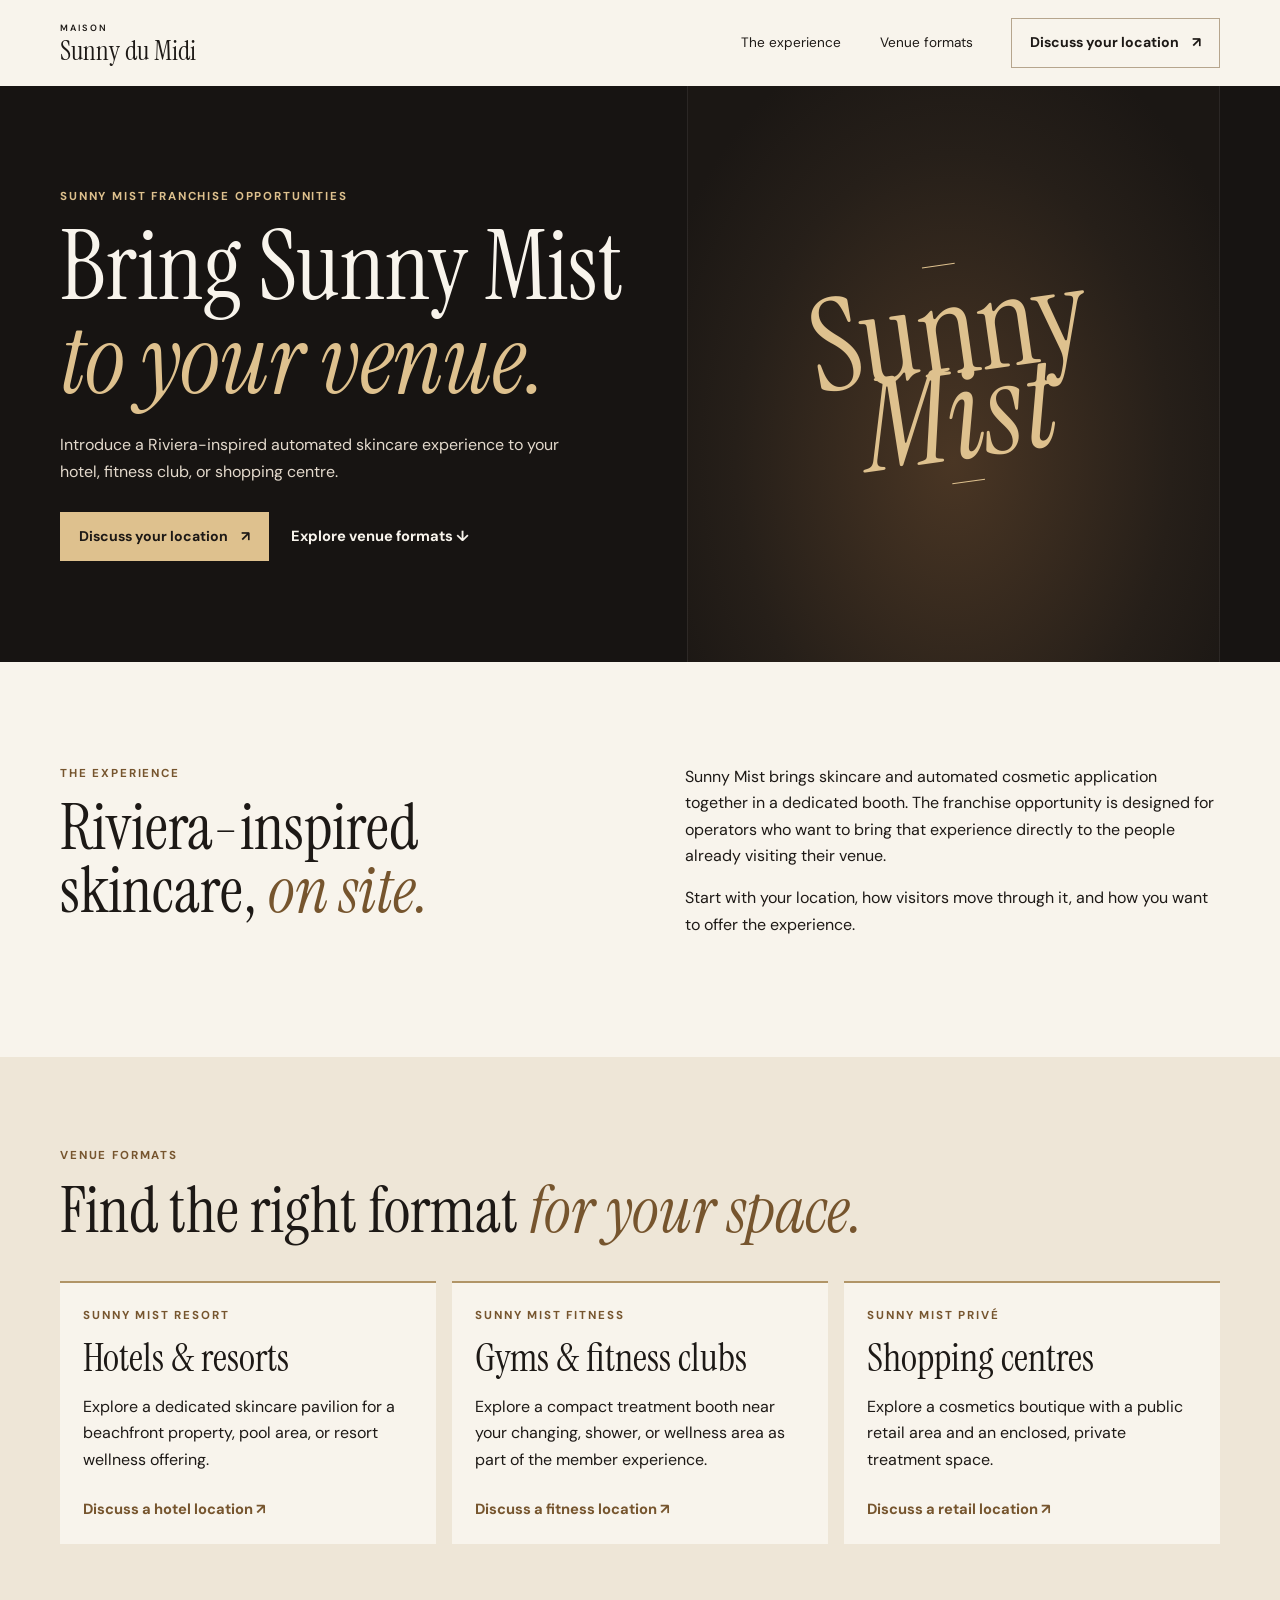
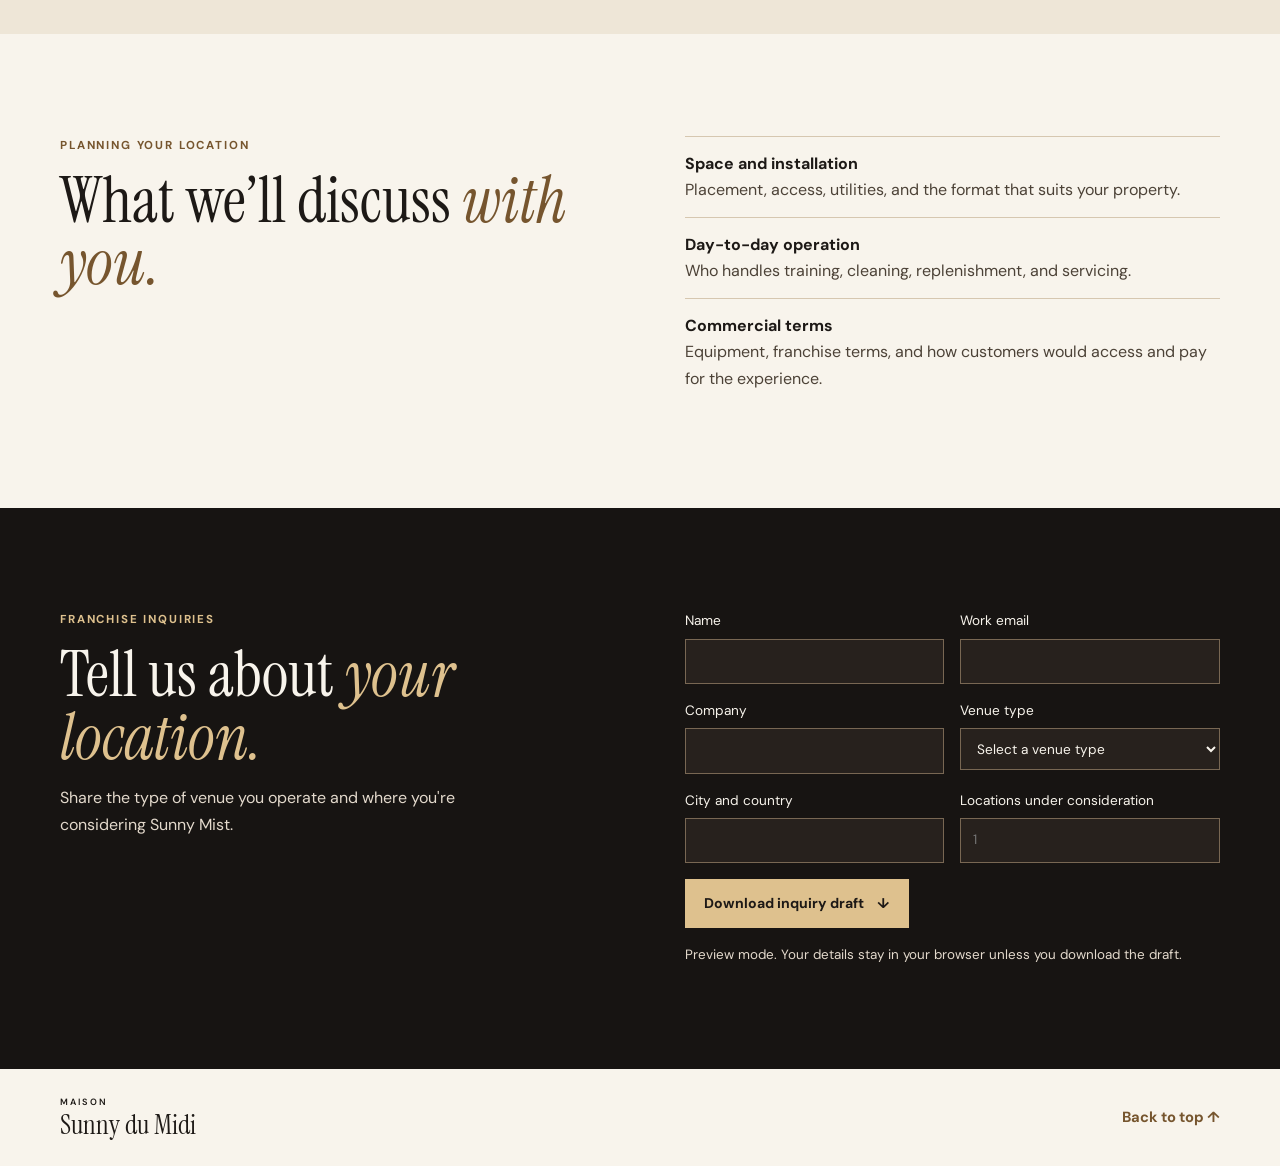
==== index.html @ ca45f4e5 "Add Sunny Mist franchise website" ====
<!doctype html>
<html lang="en">
<head>
  <meta charset="utf-8">
  <meta name="viewport" content="width=device-width, initial-scale=1">
  <meta name="description" content="Explore Sunny Mist franchise opportunities for hotels, fitness clubs and shopping centres.">
  <title>Sunny Mist Franchise Opportunities | Maison Sunny du Midi</title>
  <link rel="stylesheet" href="./styles.css">
  <script src="./site.js" defer></script>
</head>
<body id="top">
  <a class="skip" href="#main">Skip to content</a>
  <header class="header wrap">
    <a class="brand" href="#top"><img data-asset="logo" alt="" hidden><span><small>Maison</small>Sunny du Midi</span></a>
    <nav aria-label="Main navigation">
      <a href="#experience">The experience</a><a href="#venues">Venue formats</a><a href="#inquiry" class="button outline">Discuss your location <span aria-hidden="true">↗</span></a>
    </nav>
  </header>
  <main id="main">
    <section class="hero">
      <div class="wrap hero-grid">
        <div class="hero-copy">
          <p class="eyebrow">Sunny Mist Franchise Opportunities</p>
          <h1>Bring Sunny Mist <em>to your venue.</em></h1>
          <p>Introduce a Riviera-inspired automated skincare experience to your hotel, fitness club, or shopping centre.</p>
          <a class="button primary" href="#inquiry">Discuss your location <span aria-hidden="true">↗</span></a>
          <a class="text-link" href="#venues">Explore venue formats <span aria-hidden="true">↓</span></a>
        </div>
        <div class="hero-art">
          <img data-asset="hero" alt="Sunny Mist treatment booth" fetchpriority="high" hidden>
          <div class="hero-type" aria-hidden="true"><i></i><span>Sunny<br><em>Mist</em></span><i></i></div>
        </div>
      </div>
    </section>
    <section class="wrap editorial" id="experience">
      <div><p class="eyebrow">The experience</p><h2>Riviera-inspired skincare, <em>on site.</em></h2></div>
      <div><p>Sunny Mist brings skincare and automated cosmetic application together in a dedicated booth. The franchise opportunity is designed for operators who want to bring that experience directly to the people already visiting their venue.</p><p>Start with your location, how visitors move through it, and how you want to offer the experience.</p></div>
    </section>
    <section class="venues" id="venues">
      <div class="wrap">
        <p class="eyebrow">Venue formats</p><h2>Find the right format <em>for your space.</em></h2>
        <div class="venue-grid">
          <article><img data-asset="resort" alt="Sunny Mist Resort booth rendering" loading="lazy" hidden>
            <p class="eyebrow">Sunny Mist Resort</p><h3>Hotels & resorts</h3>
            <p>Explore a dedicated skincare pavilion for a beachfront property, pool area, or resort wellness offering.</p>
            <a class="text-link venue-choice" href="#inquiry" data-venue="Hotels & resorts">Discuss a hotel location ↗</a>
          </article>
          <article><img data-asset="fitness" alt="Sunny Mist Fitness booth rendering" loading="lazy" hidden>
            <p class="eyebrow">Sunny Mist Fitness</p><h3>Gyms & fitness clubs</h3>
            <p>Explore a compact treatment booth near your changing, shower, or wellness area as part of the member experience.</p>
            <a class="text-link venue-choice" href="#inquiry" data-venue="Gyms & fitness clubs">Discuss a fitness location ↗</a>
          </article>
          <article><img data-asset="prive" alt="Sunny Mist Privé boutique rendering" loading="lazy" hidden>
            <p class="eyebrow">Sunny Mist Privé</p><h3>Shopping centres</h3>
            <p>Explore a cosmetics boutique with a public retail area and an enclosed, private treatment space.</p>
            <a class="text-link venue-choice" href="#inquiry" data-venue="Shopping centres">Discuss a retail location ↗</a>
          </article>
        </div>
      </div>
    </section>
    <section class="wrap editorial fit">
      <div><p class="eyebrow">Planning your location</p><h2>What we’ll discuss <em>with you.</em></h2></div>
      <dl>
        <dt>Space and installation</dt><dd>Placement, access, utilities, and the format that suits your property.</dd>
        <dt>Day-to-day operation</dt><dd>Who handles training, cleaning, replenishment, and servicing.</dd>
        <dt>Commercial terms</dt><dd>Equipment, franchise terms, and how customers would access and pay for the experience.</dd>
      </dl>
    </section>
    <section class="inquiry" id="inquiry">
      <div class="wrap inquiry-grid">
        <div><p class="eyebrow">Franchise inquiries</p><h2>Tell us about <em>your location.</em></h2><p>Share the type of venue you operate and where you're considering Sunny Mist.</p></div>
        <form id="inquiry-form" aria-describedby="form-note">
          <label>Name<input name="name" autocomplete="name" maxlength="120" required></label>
          <label>Work email<input name="email" type="email" autocomplete="email" maxlength="200" required></label>
          <label>Company<input name="company" autocomplete="organization" maxlength="160" required></label>
          <label>Venue type<select name="venue" required><option value="">Select a venue type</option><option>Hotels &amp; resorts</option><option>Gyms &amp; fitness clubs</option><option>Shopping centres</option></select></label>
          <label>City and country<input name="location" maxlength="160" required></label>
          <label>Locations under consideration<input name="locations" type="number" min="1" max="9999" placeholder="1"></label>
          <button class="button primary" type="submit">Download inquiry draft <span aria-hidden="true">↓</span></button>
          <p id="form-note">Preview mode. Your details stay in your browser unless you download the draft.</p>
          <p id="form-status" role="status" hidden></p>
        </form>
      </div>
    </section>
  </main>
  <footer class="wrap footer"><a href="#top" class="brand"><span><small>Maison</small>Sunny du Midi</span></a><a href="#top" class="text-link">Back to top ↑</a></footer>
</body>
</html>
---- styles.css ----
@import url('https://fonts.googleapis.com/css2?family=Instrument+Serif:ital@0;1&family=DM+Sans:wght@400;500;600;700&display=swap');
:root{color-scheme:light;--ink:#1d1916;--black:#171412;--ivory:#f8f4ec;--sand:#eee6d7;--gold:#dec18e;--bronze:#76552e;--serif:"Instrument Serif",Georgia,serif;--sans:"DM Sans",system-ui,sans-serif}
*{box-sizing:border-box}html{scroll-behavior:smooth}body{margin:0;background:var(--ivory);color:var(--ink);font:1rem/1.65 var(--sans)}a{color:inherit;text-decoration:none}button,input,select{font:inherit}[hidden]{display:none!important}a:focus-visible,button:focus-visible,input:focus-visible,select:focus-visible{outline:2px solid #a77838;outline-offset:5px}.skip{position:absolute;left:1rem;top:-10rem;background:white;padding:.6rem 1rem;z-index:2}.skip:focus{top:1rem}.wrap{width:min(1160px,calc(100% - 3rem));margin-inline:auto}.header,.footer{display:flex;align-items:center;justify-content:space-between;gap:1.5rem;padding:1.15rem 0}.brand{display:flex;align-items:center;gap:.7rem;font:1.7rem/.95 var(--serif);white-space:nowrap}.brand img{max-width:3.1rem;max-height:3rem;object-fit:contain}.brand small{display:block;font:600 .57rem/1.3 var(--sans);letter-spacing:.23em;text-transform:uppercase;margin-bottom:.2rem}.header nav{display:flex;align-items:center;gap:clamp(1rem,3vw,2.6rem);font-size:.85rem}.header nav>a:hover,.text-link:hover{text-decoration:underline;text-underline-offset:.28em}.button{display:inline-flex;align-items:center;justify-content:center;gap:.8rem;padding:.75rem 1.13rem;border:1px solid transparent;cursor:pointer;font-size:.88rem;font-weight:700}.outline{border-color:#b6a58d}.primary{background:var(--gold);color:var(--ink)}.primary:hover{background:#edd4a6}.text-link{display:inline-block;font-size:.92rem;font-weight:700}.hero{background:var(--black);color:var(--ivory)}.hero-grid{display:grid;grid-template-columns:1fr .85fr;min-height:550px;align-items:stretch}.hero-copy{padding:clamp(3rem,8vw,6.3rem) 2rem clamp(3rem,8vw,6.3rem) 0}.eyebrow{text-transform:uppercase;letter-spacing:.16em;font-size:.72rem;font-weight:700;color:var(--bronze);margin:0 0 .9rem}.hero .eyebrow,.inquiry .eyebrow{color:var(--gold)}h1,h2,h3{font-family:var(--serif);font-weight:400;margin:0;line-height:.98}h1{font-size:clamp(4rem,7.5vw,7.7rem)}h2{font-size:clamp(3rem,5vw,5rem)}h3{font-size:2.45rem}h1 em,h2 em{font-weight:400;color:var(--bronze)}h1 em,.inquiry h2 em{color:var(--gold)}h1 em{display:block}.hero-copy>p:not(.eyebrow){max-width:33rem;margin:1.5rem 0;color:#e3d9cc}.hero .text-link{margin:.9rem 0 .2rem 1.15rem}.hero-art{min-width:0;display:grid;place-items:center;background:radial-gradient(ellipse at 50% 65%,#4a3624,#261f19 58%,#1b1714 85%);border-inline:1px solid #ffffff12}.hero-art img{width:100%;height:100%;object-fit:cover}.hero-art:has(img:not([hidden])) .hero-type{display:none}.hero-type{color:var(--gold);text-align:center;font:clamp(4.8rem,10vw,9.3rem)/.66 var(--serif);transform:rotate(-8deg);padding:1.7rem}.hero-type i{display:block;width:2.1rem;height:1px;background:currentColor;margin:1.5rem auto}.editorial,.inquiry-grid{display:grid;grid-template-columns:1fr 1fr;gap:clamp(2rem,7vw,7rem);padding-block:clamp(3rem,8vw,7rem)}.editorial p:not(.eyebrow){margin-top:0}.venues{background:var(--sand);padding:clamp(3rem,7vw,6rem) 0}.venue-grid{margin-top:2.4rem;display:grid;grid-template-columns:repeat(3,1fr);gap:1rem}.venue-grid article{background:var(--ivory);padding:1.45rem;display:flex;flex-direction:column;border-top:2px solid #b19567}.venue-grid article img{width:100%;aspect-ratio:4/3;object-fit:cover;margin-bottom:1.3rem}.venue-grid article .text-link{margin-top:auto;padding-top:.5rem;color:var(--bronze)}dl{margin:0}dt{font-weight:700;border-top:1px solid #d6c7b0;padding-top:.85rem}dd{margin:0 0 .85rem;color:#4c4237}.inquiry{background:var(--black);color:var(--ivory)}.inquiry h2+p{max-width:27rem;color:#e3d9cc}form{display:grid;grid-template-columns:1fr 1fr;gap:1rem}label{display:grid;gap:.37rem;font-size:.85rem;align-content:start}input,select{width:100%;min-width:0;border:1px solid #786753;background:#27211d;color:var(--ivory);padding:.65rem .72rem;border-radius:0;color-scheme:dark}form button{justify-self:start}form button,form p{grid-column:1/-1}form p{margin:0;font-size:.84rem;color:#e3d9cc}.footer{padding-block:1.75rem}.footer .text-link{color:var(--bronze)}
@media(max-width:800px){.hero-grid{min-height:0}.venue-grid{grid-template-columns:1fr}.venue-grid article img{max-width:36rem}.hero-copy{padding-right:1rem}.hero .text-link{margin-left:0;display:block}.header nav>a:not(.button){display:none}}
@media(max-width:620px){.wrap{width:calc(100% - 2rem)}.hero-grid,.editorial,.inquiry-grid{grid-template-columns:1fr}.hero-copy{padding-right:0}.hero-art{min-height:16rem;margin-bottom:1rem}.header .button{padding:.55rem;font-size:.76rem}.brand{font-size:1.45rem}h1{font-size:clamp(3.9rem,12vw,5.2rem)}h2{font-size:3.2rem}}
@media(max-width:380px){form{grid-template-columns:1fr}}
@media(prefers-reduced-motion:reduce){html{scroll-behavior:auto}}
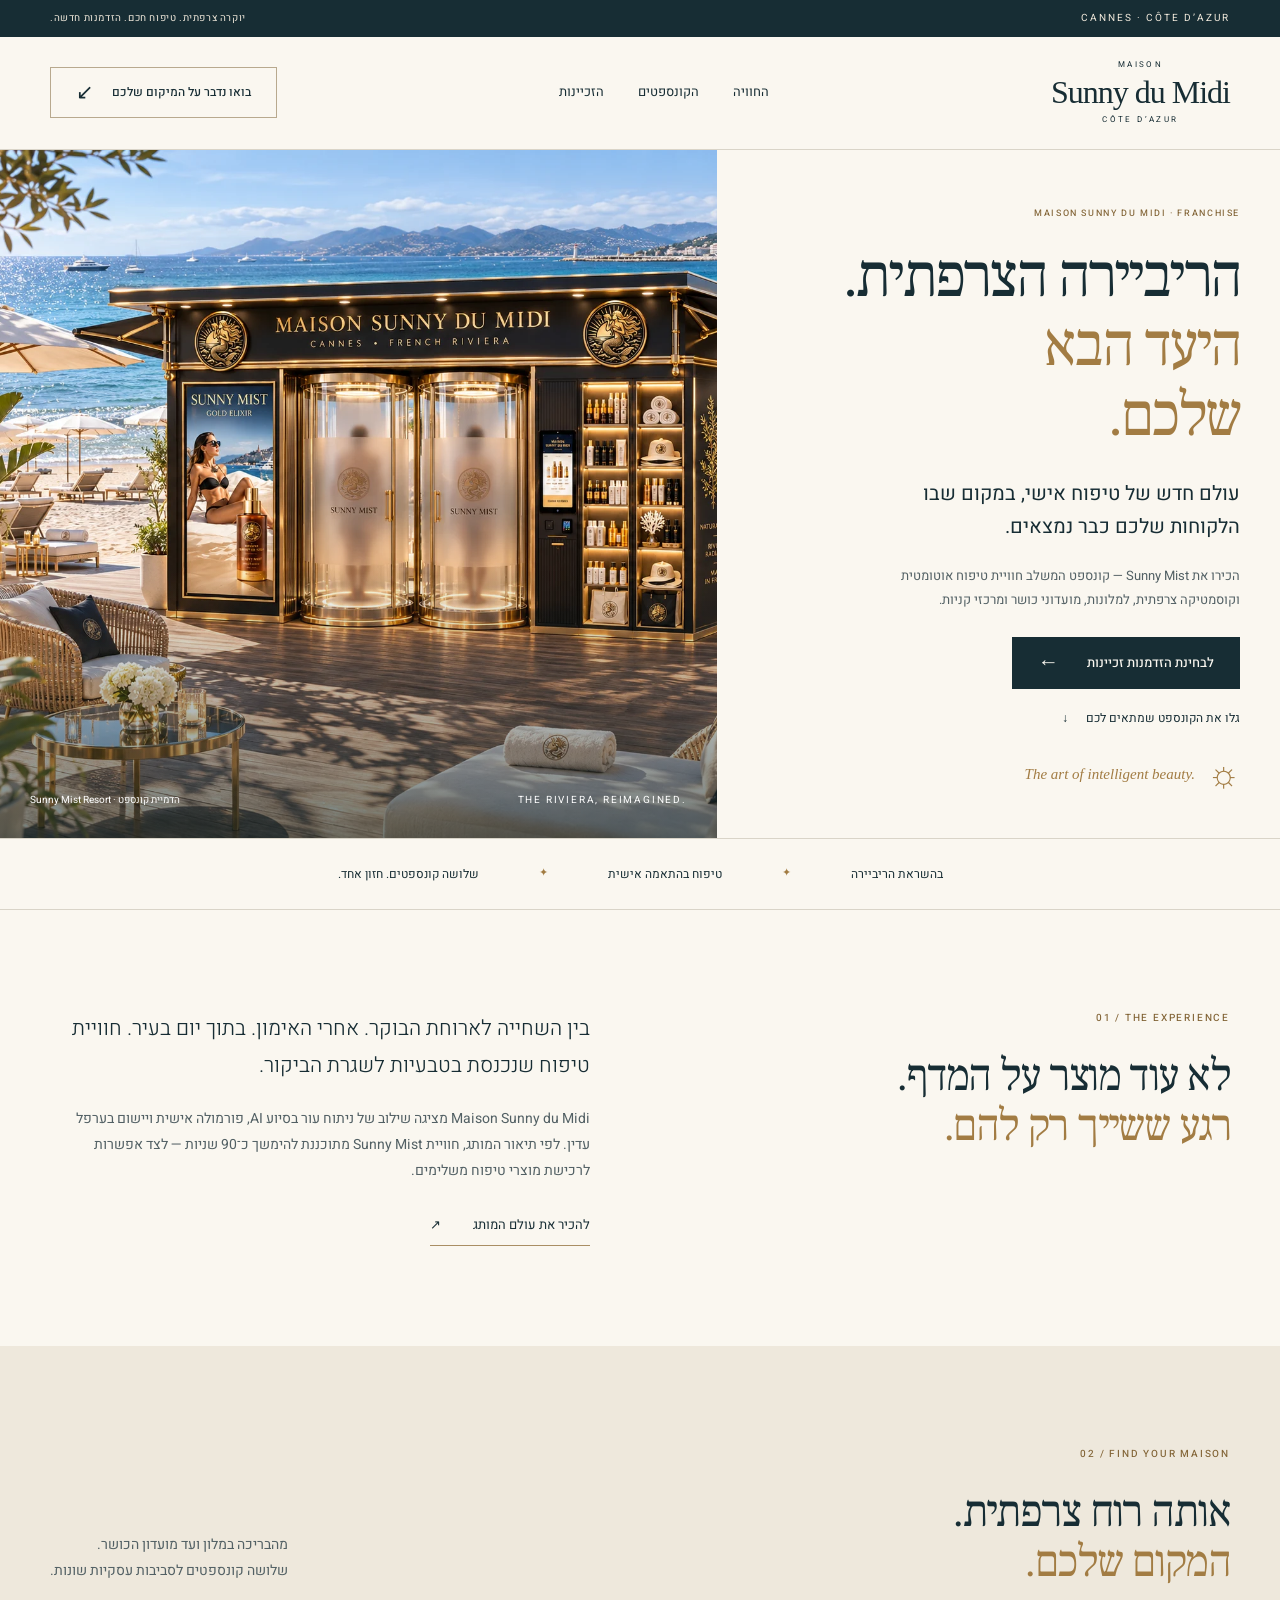
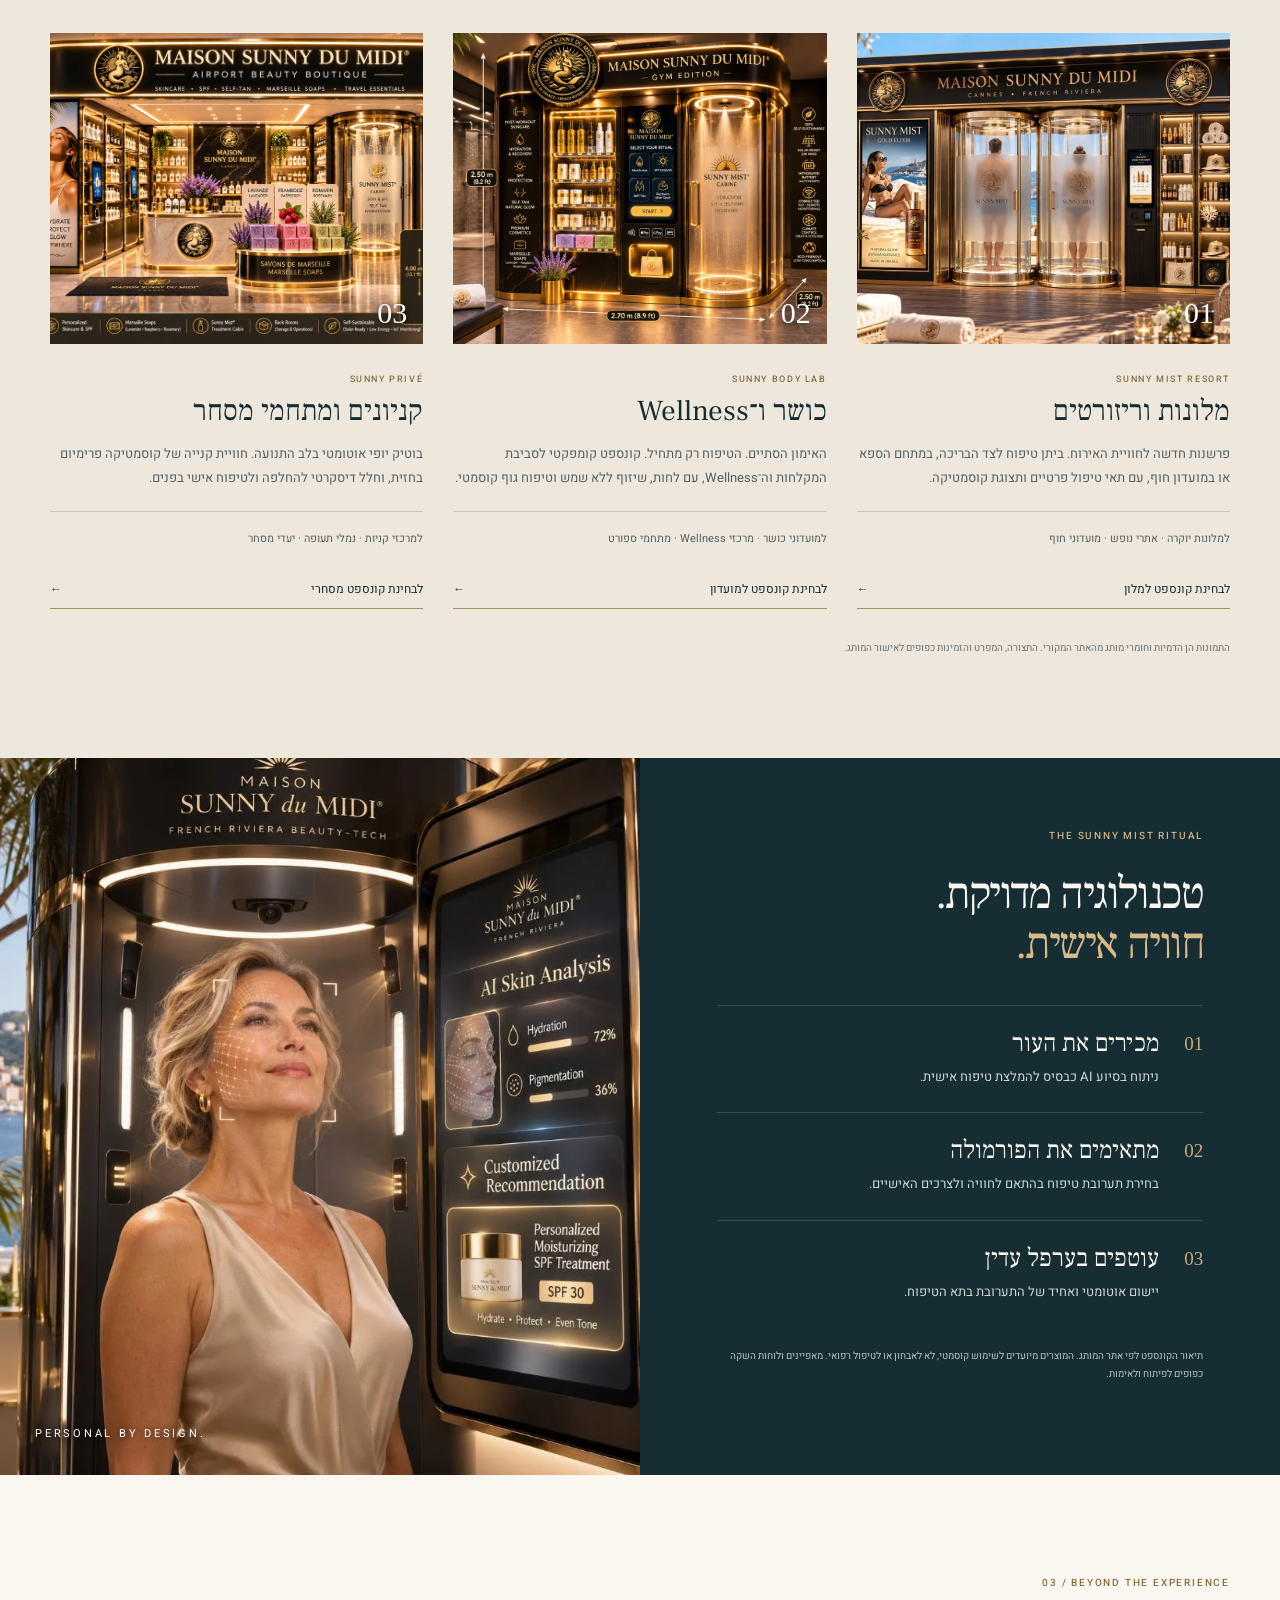
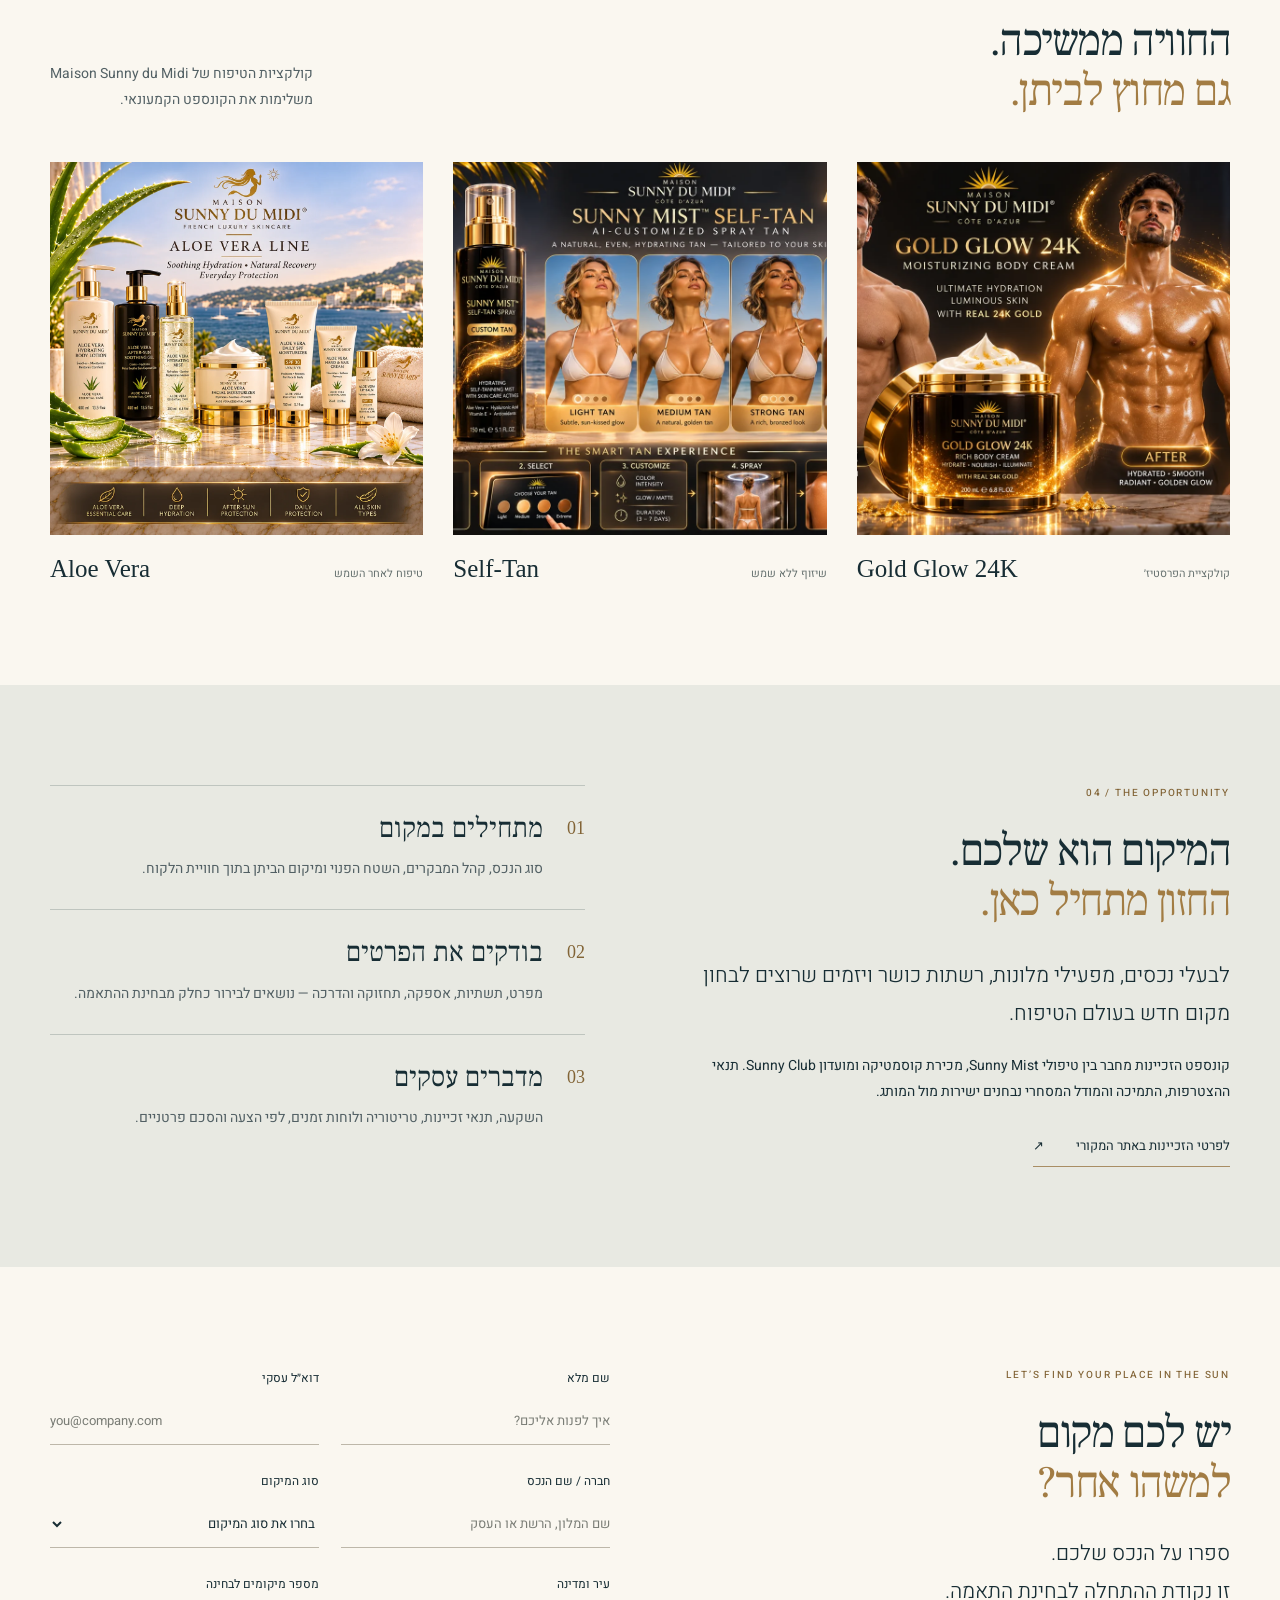
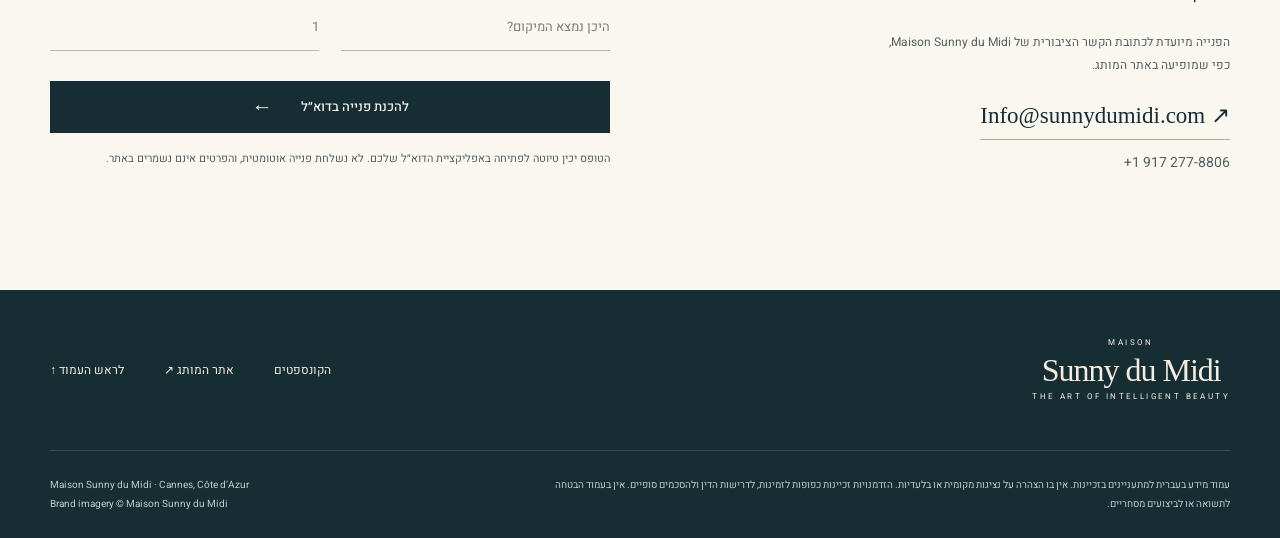
==== commit 75d01859: "Build premium Hebrew RTL franchise experience with original brand imagery" ====
--- a/index.html
+++ b/index.html
@@ -1,88 +1,39 @@
 <!doctype html>
-<html lang="en">
+<html lang="he" dir="rtl">
 <head>
-  <meta charset="utf-8">
-  <meta name="viewport" content="width=device-width, initial-scale=1">
-  <meta name="description" content="Explore Sunny Mist franchise opportunities for hotels, fitness clubs and shopping centres.">
-  <title>Sunny Mist Franchise Opportunities | Maison Sunny du Midi</title>
-  <link rel="stylesheet" href="./styles.css">
-  <script src="./site.js" defer></script>
+<meta charset="utf-8"><meta name="viewport" content="width=device-width, initial-scale=1">
+<meta name="description" content="Sunny du Midi — קונספט טיפוח בהשראת הריביירה הצרפתית. הזדמנויות זכיינות למלונות, מועדוני כושר ומרכזי קניות.">
+<meta name="theme-color" content="#172d34"><title>Sunny du Midi | הריביירה הצרפתית. היעד הבא שלכם.</title>
+<meta property="og:title" content="Sunny du Midi | הזדמנויות זכיינות"><meta property="og:description" content="טיפוח אישי, יוקרה צרפתית ומקום חדש לפגוש את הלקוחות שלכם."><meta property="og:image" content="https://yacovdroridev.github.io/sunny-du-midi-franchise/assets/hero.webp">
+<link rel="preconnect" href="https://fonts.googleapis.com"><link rel="preconnect" href="https://fonts.gstatic.com" crossorigin><link href="https://fonts.googleapis.com/css2?family=Frank+Ruhl+Libre:wght@400;500&family=Heebo:wght@300;400;500;600;700&display=swap" rel="stylesheet">
+<link rel="stylesheet" href="./styles.css"><script src="./site.js" defer></script>
 </head>
 <body id="top">
-  <a class="skip" href="#main">Skip to content</a>
-  <header class="header wrap">
-    <a class="brand" href="#top"><img data-asset="logo" alt="" hidden><span><small>Maison</small>Sunny du Midi</span></a>
-    <nav aria-label="Main navigation">
-      <a href="#experience">The experience</a><a href="#venues">Venue formats</a><a href="#inquiry" class="button outline">Discuss your location <span aria-hidden="true">↗</span></a>
-    </nav>
-  </header>
-  <main id="main">
-    <section class="hero">
-      <div class="wrap hero-grid">
-        <div class="hero-copy">
-          <p class="eyebrow">Sunny Mist Franchise Opportunities</p>
-          <h1>Bring Sunny Mist <em>to your venue.</em></h1>
-          <p>Introduce a Riviera-inspired automated skincare experience to your hotel, fitness club, or shopping centre.</p>
-          <a class="button primary" href="#inquiry">Discuss your location <span aria-hidden="true">↗</span></a>
-          <a class="text-link" href="#venues">Explore venue formats <span aria-hidden="true">↓</span></a>
-        </div>
-        <div class="hero-art">
-          <img data-asset="hero" alt="Sunny Mist treatment booth" fetchpriority="high" hidden>
-          <div class="hero-type" aria-hidden="true"><i></i><span>Sunny<br><em>Mist</em></span><i></i></div>
-        </div>
-      </div>
-    </section>
-    <section class="wrap editorial" id="experience">
-      <div><p class="eyebrow">The experience</p><h2>Riviera-inspired skincare, <em>on site.</em></h2></div>
-      <div><p>Sunny Mist brings skincare and automated cosmetic application together in a dedicated booth. The franchise opportunity is designed for operators who want to bring that experience directly to the people already visiting their venue.</p><p>Start with your location, how visitors move through it, and how you want to offer the experience.</p></div>
-    </section>
-    <section class="venues" id="venues">
-      <div class="wrap">
-        <p class="eyebrow">Venue formats</p><h2>Find the right format <em>for your space.</em></h2>
-        <div class="venue-grid">
-          <article><img data-asset="resort" alt="Sunny Mist Resort booth rendering" loading="lazy" hidden>
-            <p class="eyebrow">Sunny Mist Resort</p><h3>Hotels & resorts</h3>
-            <p>Explore a dedicated skincare pavilion for a beachfront property, pool area, or resort wellness offering.</p>
-            <a class="text-link venue-choice" href="#inquiry" data-venue="Hotels & resorts">Discuss a hotel location ↗</a>
-          </article>
-          <article><img data-asset="fitness" alt="Sunny Mist Fitness booth rendering" loading="lazy" hidden>
-            <p class="eyebrow">Sunny Mist Fitness</p><h3>Gyms & fitness clubs</h3>
-            <p>Explore a compact treatment booth near your changing, shower, or wellness area as part of the member experience.</p>
-            <a class="text-link venue-choice" href="#inquiry" data-venue="Gyms & fitness clubs">Discuss a fitness location ↗</a>
-          </article>
-          <article><img data-asset="prive" alt="Sunny Mist Privé boutique rendering" loading="lazy" hidden>
-            <p class="eyebrow">Sunny Mist Privé</p><h3>Shopping centres</h3>
-            <p>Explore a cosmetics boutique with a public retail area and an enclosed, private treatment space.</p>
-            <a class="text-link venue-choice" href="#inquiry" data-venue="Shopping centres">Discuss a retail location ↗</a>
-          </article>
-        </div>
-      </div>
-    </section>
-    <section class="wrap editorial fit">
-      <div><p class="eyebrow">Planning your location</p><h2>What we’ll discuss <em>with you.</em></h2></div>
-      <dl>
-        <dt>Space and installation</dt><dd>Placement, access, utilities, and the format that suits your property.</dd>
-        <dt>Day-to-day operation</dt><dd>Who handles training, cleaning, replenishment, and servicing.</dd>
-        <dt>Commercial terms</dt><dd>Equipment, franchise terms, and how customers would access and pay for the experience.</dd>
-      </dl>
-    </section>
-    <section class="inquiry" id="inquiry">
-      <div class="wrap inquiry-grid">
-        <div><p class="eyebrow">Franchise inquiries</p><h2>Tell us about <em>your location.</em></h2><p>Share the type of venue you operate and where you're considering Sunny Mist.</p></div>
-        <form id="inquiry-form" aria-describedby="form-note">
-          <label>Name<input name="name" autocomplete="name" maxlength="120" required></label>
-          <label>Work email<input name="email" type="email" autocomplete="email" maxlength="200" required></label>
-          <label>Company<input name="company" autocomplete="organization" maxlength="160" required></label>
-          <label>Venue type<select name="venue" required><option value="">Select a venue type</option><option>Hotels &amp; resorts</option><option>Gyms &amp; fitness clubs</option><option>Shopping centres</option></select></label>
-          <label>City and country<input name="location" maxlength="160" required></label>
-          <label>Locations under consideration<input name="locations" type="number" min="1" max="9999" placeholder="1"></label>
-          <button class="button primary" type="submit">Download inquiry draft <span aria-hidden="true">↓</span></button>
-          <p id="form-note">Preview mode. Your details stay in your browser unless you download the draft.</p>
-          <p id="form-status" role="status" hidden></p>
-        </form>
-      </div>
-    </section>
-  </main>
-  <footer class="wrap footer"><a href="#top" class="brand"><span><small>Maison</small>Sunny du Midi</span></a><a href="#top" class="text-link">Back to top ↑</a></footer>
-</body>
-</html>
+<a class="skip" href="#main">דילוג לתוכן</a>
+<div class="announcement"><span dir="ltr">CANNES · CÔTE D’AZUR</span><span>יוקרה צרפתית. טיפוח חכם. הזדמנות חדשה.</span></div>
+<header class="header wrap">
+<a class="brand" href="#top" aria-label="Sunny du Midi — לראש העמוד"><small>MAISON</small><span>Sunny du Midi</span><small>CÔTE D’AZUR</small></a>
+<nav aria-label="ניווט ראשי"><a href="#experience">החוויה</a><a href="#venues">הקונספטים</a><a href="#partnership">הזכיינות</a></nav>
+<a class="button outline header-cta" href="#inquiry">בואו נדבר על המיקום שלכם <span aria-hidden="true">↙</span></a>
+</header>
+<main id="main">
+<section class="hero">
+<div class="hero-copy"><p class="eyebrow">MAISON SUNNY DU MIDI · FRANCHISE</p><h1>הריביירה הצרפתית.<br><em>היעד הבא<br> שלכם.</em></h1><p class="hero-intro">עולם חדש של טיפוח אישי, במקום שבו הלקוחות שלכם כבר נמצאים.</p><p class="hero-detail">הכירו את Sunny Mist — קונספט המשלב חוויית טיפוח אוטומטית וקוסמטיקה צרפתית, למלונות, מועדוני כושר ומרכזי קניות.</p><a class="button primary" href="#inquiry">לבחינת הזדמנות זכיינות <span aria-hidden="true">←</span></a><a class="quiet-link" href="#venues">גלו את הקונספט שמתאים לכם <span aria-hidden="true">↓</span></a><div class="hero-signature"><span class="sun" aria-hidden="true">☼</span><span dir="ltr">The art of intelligent beauty.</span></div></div>
+<figure class="hero-image"><img src="./assets/hero.webp" alt="הדמיית ביתן Sunny Mist על חוף הריביירה, עם תאי טיפוח ועמדת קוסמטיקה" width="1448" height="1086" fetchpriority="high"><figcaption><span dir="ltr">THE RIVIERA, REIMAGINED.</span><span>הדמיית קונספט · Sunny Mist Resort</span></figcaption></figure>
+</section>
+<div class="brand-strip"><span>בהשראת הריביירה</span><i>✦</i><span>טיפוח בהתאמה אישית</span><i>✦</i><span>שלושה קונספטים. חזון אחד.</span></div>
+<section class="section wrap introduction" id="experience"><div><p class="eyebrow">01 / THE EXPERIENCE</p><h2>לא עוד מוצר על המדף.<br><em>רגע ששייך רק להם.</em></h2></div><div class="intro-text"><p class="lead">בין השחייה לארוחת הבוקר. אחרי האימון. בתוך יום בעיר. חוויית טיפוח שנכנסת בטבעיות לשגרת הביקור.</p><p>Maison Sunny du Midi מציגה שילוב של ניתוח עור בסיוע AI, פורמולה אישית ויישום בערפל עדין. לפי תיאור המותג, חוויית Sunny Mist מתוכננת להימשך כ־90 שניות — לצד אפשרות לרכישת מוצרי טיפוח משלימים.</p><a class="text-link" href="https://sunnydumidi.com/en" target="_blank" rel="noopener">להכיר את עולם המותג <span aria-hidden="true">↗</span></a></div></section>
+<section class="venues section" id="venues"><div class="wrap"><div class="section-heading"><div><p class="eyebrow">02 / FIND YOUR MAISON</p><h2>אותה רוח צרפתית.<br><em>המקום שלכם.</em></h2></div><p>מהבריכה במלון ועד מועדון הכושר.<br>שלושה קונספטים לסביבות עסקיות שונות.</p></div>
+<div class="venue-grid">
+<article class="venue"><div class="image-frame"><img src="./assets/resort.webp" alt="הדמיית ביתן Resort עם שני תאי טיפוח לצד בריכת מלון" width="1200" height="795" loading="lazy"><span class="image-number">01</span></div><p class="eyebrow">SUNNY MIST RESORT</p><h3>מלונות וריזורטים</h3><p>פרשנות חדשה לחוויית האירוח. ביתן טיפוח לצד הבריכה, במתחם הספא או במועדון חוף, עם תאי טיפול פרטיים ותצוגת קוסמטיקה.</p><p class="venue-note">למלונות יוקרה · אתרי נופש · מועדוני חוף</p><a href="#inquiry" class="text-link venue-choice" data-venue="מלונות וריזורטים">לבחינת קונספט למלון <span aria-hidden="true">←</span></a></article>
+<article class="venue"><div class="image-frame"><img src="./assets/fitness.webp" alt="הדמיית Sunny Body Lab במועדון כושר עם תא טיפוח ועמדת מוצרים" width="1200" height="800" loading="lazy"><span class="image-number">02</span></div><p class="eyebrow">SUNNY BODY LAB</p><h3>כושר ו־Wellness</h3><p>האימון הסתיים. הטיפוח רק מתחיל. קונספט קומפקטי לסביבת המקלחות וה־Wellness, עם לחות, שיזוף ללא שמש וטיפוח גוף קוסמטי.</p><p class="venue-note">למועדוני כושר · מרכזי Wellness · מתחמי ספורט</p><a href="#inquiry" class="text-link venue-choice" data-venue="כושר ו־Wellness">לבחינת קונספט למועדון <span aria-hidden="true">←</span></a></article>
+<article class="venue"><div class="image-frame"><img src="./assets/boutique.webp" alt="הדמיית בוטיק Sunny Privé עם חנות קוסמטיקה ואזור טיפול פרטי" width="1200" height="675" loading="lazy"><span class="image-number">03</span></div><p class="eyebrow">SUNNY PRIVÉ</p><h3>קניונים ומתחמי מסחר</h3><p>בוטיק יופי אוטומטי בלב התנועה. חוויית קנייה של קוסמטיקה פרימיום בחזית, וחלל דיסקרטי להחלפה ולטיפוח אישי בפנים.</p><p class="venue-note">למרכזי קניות · נמלי תעופה · יעדי מסחר</p><a href="#inquiry" class="text-link venue-choice" data-venue="קניונים ומתחמי מסחר">לבחינת קונספט מסחרי <span aria-hidden="true">←</span></a></article>
+</div><p class="image-disclaimer">התמונות הן הדמיות וחומרי מותג מהאתר המקורי. התצורה, המפרט והזמינות כפופים לאישור המותג.</p></div></section>
+<section class="ritual"><div class="ritual-photo"><img src="./assets/analysis.webp" alt="הדמיית ניתוח עור באמצעות ממשק Sunny Mist" width="819" height="1024" loading="lazy"><div class="photo-label" dir="ltr">PERSONAL BY DESIGN.</div></div><div class="ritual-copy"><p class="eyebrow">THE SUNNY MIST RITUAL</p><h2>טכנולוגיה מדויקת.<br><em>חוויה אישית.</em></h2><div class="ritual-step"><span>01</span><div><h3>מכירים את העור</h3><p>ניתוח בסיוע AI כבסיס להמלצת טיפוח אישית.</p></div></div><div class="ritual-step"><span>02</span><div><h3>מתאימים את הפורמולה</h3><p>בחירת תערובת טיפוח בהתאם לחוויה ולצרכים האישיים.</p></div></div><div class="ritual-step"><span>03</span><div><h3>עוטפים בערפל עדין</h3><p>יישום אוטומטי ואחיד של התערובת בתא הטיפוח.</p></div></div><p class="fine-print">תיאור הקונספט לפי אתר המותג. המוצרים מיועדים לשימוש קוסמטי, לא לאבחון או לטיפול רפואי. מאפיינים ולוחות השקה כפופים לפיתוח ולאימות.</p></div></section>
+<section class="section wrap collections"><div class="section-heading"><div><p class="eyebrow">03 / BEYOND THE EXPERIENCE</p><h2>החוויה ממשיכה.<br><em>גם מחוץ לביתן.</em></h2></div><p>קולקציות הטיפוח של Maison Sunny du Midi<br>משלימות את הקונספט הקמעונאי.</p></div><div class="collection-grid"><article><img src="./assets/gold.webp" alt="קולקציית Gold Glow 24K של Sunny du Midi" width="1200" height="800" loading="lazy"><div><h3 dir="ltr">Gold Glow 24K</h3><span>קולקציית הפרסטיז׳</span></div></article><article><img src="./assets/tan.webp" alt="מערכת השיזוף ללא שמש Sunny Mist Self-Tan" width="1200" height="800" loading="lazy"><div><h3 dir="ltr">Self-Tan</h3><span>שיזוף ללא שמש</span></div></article><article><img src="./assets/aloe.webp" alt="מוצר Aloe Vera לטיפוח לאחר חשיפה לשמש" width="1200" height="1200" loading="lazy"><div><h3 dir="ltr">Aloe Vera</h3><span>טיפוח לאחר השמש</span></div></article></div></section>
+<section class="partnership section" id="partnership"><div class="wrap partnership-grid"><div><p class="eyebrow">04 / THE OPPORTUNITY</p><h2>המיקום הוא שלכם.<br><em>החזון מתחיל כאן.</em></h2><p class="lead">לבעלי נכסים, מפעילי מלונות, רשתות כושר ויזמים שרוצים לבחון מקום חדש בעולם הטיפוח.</p><p>קונספט הזכיינות מחבר בין טיפולי Sunny Mist, מכירת קוסמטיקה ומועדון Sunny Club. תנאי ההצטרפות, התמיכה והמודל המסחרי נבחנים ישירות מול המותג.</p><a class="text-link" href="https://sunnydumidi.com/en/franchise" target="_blank" rel="noopener">לפרטי הזכיינות באתר המקורי <span aria-hidden="true">↗</span></a></div><div class="planning"><div><span>01</span><div><h3>מתחילים במקום</h3><p>סוג הנכס, קהל המבקרים, השטח הפנוי ומיקום הביתן בתוך חוויית הלקוח.</p></div></div><div><span>02</span><div><h3>בודקים את הפרטים</h3><p>מפרט, תשתיות, אספקה, תחזוקה והדרכה — נושאים לבירור כחלק מבחינת ההתאמה.</p></div></div><div><span>03</span><div><h3>מדברים עסקים</h3><p>השקעה, תנאי זכיינות, טריטוריה ולוחות זמנים, לפי הצעה והסכם פרטניים.</p></div></div></div></div></section>
+<section class="inquiry section" id="inquiry"><div class="wrap inquiry-grid"><div class="contact-copy"><p class="eyebrow">LET’S FIND YOUR PLACE IN THE SUN</p><h2>יש לכם מקום<br><em>למשהו אחר?</em></h2><p class="lead">ספרו על הנכס שלכם.<br>זו נקודת ההתחלה לבחינת התאמה.</p><p>הפנייה מיועדת לכתובת הקשר הציבורית של Maison Sunny du Midi, כפי שמופיעה באתר המותג.</p><a class="contact-mail" href="mailto:Info@sunnydumidi.com" dir="ltr">Info@sunnydumidi.com <span aria-hidden="true">↗</span></a><a class="contact-phone" href="tel:+19172778806" dir="ltr">+1 917 277-8806</a></div>
+<form id="inquiry-form" aria-describedby="form-note"><div class="form-grid"><label>שם מלא<input name="name" autocomplete="name" maxlength="120" placeholder="איך לפנות אליכם?" required></label><label>דוא״ל עסקי<input name="email" type="email" autocomplete="email" maxlength="200" placeholder="you@company.com" dir="ltr" required></label><label>חברה / שם הנכס<input name="company" autocomplete="organization" maxlength="160" placeholder="שם המלון, הרשת או העסק" required></label><label>סוג המיקום<select name="venue" required><option value="">בחרו את סוג המיקום</option><option>מלונות וריזורטים</option><option>כושר ו־Wellness</option><option>קניונים ומתחמי מסחר</option><option>יזמות / מיקום אחר</option></select></label><label>עיר ומדינה<input name="location" maxlength="160" placeholder="היכן נמצא המיקום?" required></label><label>מספר מיקומים לבחינה<input name="locations" type="number" min="1" max="9999" placeholder="1"></label></div><button class="button primary" type="submit">להכנת פנייה בדוא״ל <span aria-hidden="true">←</span></button><p id="form-note">הטופס יכין טיוטה לפתיחה באפליקציית הדוא״ל שלכם. לא נשלחת פנייה אוטומטית, והפרטים אינם נשמרים באתר.</p><div id="form-result" hidden><p id="form-status" role="status">הטיוטה מוכנה. פתחו אותה באפליקציית הדוא״ל, בדקו את הפרטים ושלחו.</p><a id="email-draft" class="button outline" href="mailto:Info@sunnydumidi.com">פתיחת טיוטת הדוא״ל ↗</a><button id="download-draft" class="download" type="button">אין אפליקציית דוא״ל? הורדת הטיוטה</button></div><noscript><p>לשליחת פנייה ללא JavaScript: <a href="mailto:Info@sunnydumidi.com">Info@sunnydumidi.com</a></p></noscript></form></div></section>
+</main>
+<footer><div class="wrap footer-top"><a class="brand" href="#top"><small>MAISON</small><span>Sunny du Midi</span><small>THE ART OF INTELLIGENT BEAUTY</small></a><div><a href="#venues">הקונספטים</a><a href="https://sunnydumidi.com/en" target="_blank" rel="noopener">אתר המותג ↗</a><a href="#top">לראש העמוד ↑</a></div></div><div class="wrap footer-bottom"><p>עמוד מידע בעברית למתעניינים בזכיינות. אין בו הצהרה על נציגות מקומית או בלעדיות. הזדמנויות זכיינות כפופות לזמינות, לדרישות הדין ולהסכמים סופיים. אין בעמוד הבטחה לתשואה או לביצועים מסחריים.</p><p dir="ltr">Maison Sunny du Midi · Cannes, Côte d’Azur<br>Brand imagery © Maison Sunny du Midi</p></div></footer>
+</body></html>
--- a/styles.css
+++ b/styles.css
@@ -1,7 +1,9 @@
-@import url('https://fonts.googleapis.com/css2?family=Instrument+Serif:ital@0;1&family=DM+Sans:wght@400;500;600;700&display=swap');
-:root{color-scheme:light;--ink:#1d1916;--black:#171412;--ivory:#f8f4ec;--sand:#eee6d7;--gold:#dec18e;--bronze:#76552e;--serif:"Instrument Serif",Georgia,serif;--sans:"DM Sans",system-ui,sans-serif}
-*{box-sizing:border-box}html{scroll-behavior:smooth}body{margin:0;background:var(--ivory);color:var(--ink);font:1rem/1.65 var(--sans)}a{color:inherit;text-decoration:none}button,input,select{font:inherit}[hidden]{display:none!important}a:focus-visible,button:focus-visible,input:focus-visible,select:focus-visible{outline:2px solid #a77838;outline-offset:5px}.skip{position:absolute;left:1rem;top:-10rem;background:white;padding:.6rem 1rem;z-index:2}.skip:focus{top:1rem}.wrap{width:min(1160px,calc(100% - 3rem));margin-inline:auto}.header,.footer{display:flex;align-items:center;justify-content:space-between;gap:1.5rem;padding:1.15rem 0}.brand{display:flex;align-items:center;gap:.7rem;font:1.7rem/.95 var(--serif);white-space:nowrap}.brand img{max-width:3.1rem;max-height:3rem;object-fit:contain}.brand small{display:block;font:600 .57rem/1.3 var(--sans);letter-spacing:.23em;text-transform:uppercase;margin-bottom:.2rem}.header nav{display:flex;align-items:center;gap:clamp(1rem,3vw,2.6rem);font-size:.85rem}.header nav>a:hover,.text-link:hover{text-decoration:underline;text-underline-offset:.28em}.button{display:inline-flex;align-items:center;justify-content:center;gap:.8rem;padding:.75rem 1.13rem;border:1px solid transparent;cursor:pointer;font-size:.88rem;font-weight:700}.outline{border-color:#b6a58d}.primary{background:var(--gold);color:var(--ink)}.primary:hover{background:#edd4a6}.text-link{display:inline-block;font-size:.92rem;font-weight:700}.hero{background:var(--black);color:var(--ivory)}.hero-grid{display:grid;grid-template-columns:1fr .85fr;min-height:550px;align-items:stretch}.hero-copy{padding:clamp(3rem,8vw,6.3rem) 2rem clamp(3rem,8vw,6.3rem) 0}.eyebrow{text-transform:uppercase;letter-spacing:.16em;font-size:.72rem;font-weight:700;color:var(--bronze);margin:0 0 .9rem}.hero .eyebrow,.inquiry .eyebrow{color:var(--gold)}h1,h2,h3{font-family:var(--serif);font-weight:400;margin:0;line-height:.98}h1{font-size:clamp(4rem,7.5vw,7.7rem)}h2{font-size:clamp(3rem,5vw,5rem)}h3{font-size:2.45rem}h1 em,h2 em{font-weight:400;color:var(--bronze)}h1 em,.inquiry h2 em{color:var(--gold)}h1 em{display:block}.hero-copy>p:not(.eyebrow){max-width:33rem;margin:1.5rem 0;color:#e3d9cc}.hero .text-link{margin:.9rem 0 .2rem 1.15rem}.hero-art{min-width:0;display:grid;place-items:center;background:radial-gradient(ellipse at 50% 65%,#4a3624,#261f19 58%,#1b1714 85%);border-inline:1px solid #ffffff12}.hero-art img{width:100%;height:100%;object-fit:cover}.hero-art:has(img:not([hidden])) .hero-type{display:none}.hero-type{color:var(--gold);text-align:center;font:clamp(4.8rem,10vw,9.3rem)/.66 var(--serif);transform:rotate(-8deg);padding:1.7rem}.hero-type i{display:block;width:2.1rem;height:1px;background:currentColor;margin:1.5rem auto}.editorial,.inquiry-grid{display:grid;grid-template-columns:1fr 1fr;gap:clamp(2rem,7vw,7rem);padding-block:clamp(3rem,8vw,7rem)}.editorial p:not(.eyebrow){margin-top:0}.venues{background:var(--sand);padding:clamp(3rem,7vw,6rem) 0}.venue-grid{margin-top:2.4rem;display:grid;grid-template-columns:repeat(3,1fr);gap:1rem}.venue-grid article{background:var(--ivory);padding:1.45rem;display:flex;flex-direction:column;border-top:2px solid #b19567}.venue-grid article img{width:100%;aspect-ratio:4/3;object-fit:cover;margin-bottom:1.3rem}.venue-grid article .text-link{margin-top:auto;padding-top:.5rem;color:var(--bronze)}dl{margin:0}dt{font-weight:700;border-top:1px solid #d6c7b0;padding-top:.85rem}dd{margin:0 0 .85rem;color:#4c4237}.inquiry{background:var(--black);color:var(--ivory)}.inquiry h2+p{max-width:27rem;color:#e3d9cc}form{display:grid;grid-template-columns:1fr 1fr;gap:1rem}label{display:grid;gap:.37rem;font-size:.85rem;align-content:start}input,select{width:100%;min-width:0;border:1px solid #786753;background:#27211d;color:var(--ivory);padding:.65rem .72rem;border-radius:0;color-scheme:dark}form button{justify-self:start}form button,form p{grid-column:1/-1}form p{margin:0;font-size:.84rem;color:#e3d9cc}.footer{padding-block:1.75rem}.footer .text-link{color:var(--bronze)}
-@media(max-width:800px){.hero-grid{min-height:0}.venue-grid{grid-template-columns:1fr}.venue-grid article img{max-width:36rem}.hero-copy{padding-right:1rem}.hero .text-link{margin-left:0;display:block}.header nav>a:not(.button){display:none}}
-@media(max-width:620px){.wrap{width:calc(100% - 2rem)}.hero-grid,.editorial,.inquiry-grid{grid-template-columns:1fr}.hero-copy{padding-right:0}.hero-art{min-height:16rem;margin-bottom:1rem}.header .button{padding:.55rem;font-size:.76rem}.brand{font-size:1.45rem}h1{font-size:clamp(3.9rem,12vw,5.2rem)}h2{font-size:3.2rem}}
-@media(max-width:380px){form{grid-template-columns:1fr}}
-@media(prefers-reduced-motion:reduce){html{scroll-behavior:auto}}
+:root{color-scheme:light;--ink:#172d34;--cream:#faf7f0;--sand:#eee8dc;--gold:#a27c43;--line:#d9d4c8;--serif:'Frank Ruhl Libre',Georgia,serif;--sans:'Heebo',Arial,sans-serif}
+*{box-sizing:border-box}html{scroll-behavior:smooth;scroll-padding-top:30px}body{margin:0;color:var(--ink);background:var(--cream);font:400 16px/1.85 var(--sans)}a{color:inherit;text-decoration:none}img{display:block;max-width:100%;height:auto}button,input,select{font:inherit}a:focus-visible,button:focus-visible,input:focus-visible,select:focus-visible{outline:3px solid #b98c42;outline-offset:5px}[hidden]{display:none!important}p{margin:0 0 1.3rem}h1,h2,h3{margin:0;font-family:var(--serif);font-weight:400;line-height:1.13}h1{font-size:clamp(45px,4.8vw,76px);letter-spacing:-.045em}h2{font-size:clamp(38px,3.5vw,56px);letter-spacing:-.035em}h3{font-size:29px}em{font-style:normal;color:var(--gold)}.wrap{width:min(1280px,calc(100% - 100px));margin-inline:auto}.section{padding-block:100px}.eyebrow{font-size:10px;letter-spacing:.18em;font-weight:500;line-height:1.7;color:#826436;margin-bottom:24px;direction:ltr;text-align:right}.lead{font-size:21px;font-weight:300;line-height:1.8}.skip{position:absolute;top:-100px;right:20px;background:white;padding:12px;z-index:10}.skip:focus{top:10px}
+.announcement{background:var(--ink);color:#f2eadc;display:flex;justify-content:space-between;padding:9px 50px;font-size:10px;letter-spacing:.06em}.announcement span:first-child{letter-spacing:.2em}.header{display:flex;align-items:center;justify-content:space-between;gap:30px;min-height:112px}.brand{display:flex;flex-direction:column;align-items:center;direction:ltr;line-height:1.2;white-space:nowrap}.brand span{font:32px/1.2 Georgia,serif;letter-spacing:-1px}.brand small{font:8px/2 var(--sans);letter-spacing:.3em}.header nav{display:flex;gap:34px;font-size:13px}.header nav a{padding-block:10px}.header nav a:hover{color:var(--gold)}.button{display:inline-flex;align-items:center;justify-content:center;gap:28px;min-height:50px;padding:13px 25px;font-size:13px;font-weight:500;border:1px solid transparent;cursor:pointer;transition:background .2s,color .2s}.button span{font-size:21px;line-height:1}.outline{border-color:#b8a98e;background:transparent}.outline:hover{background:var(--sand)}.primary{background:var(--ink);color:var(--cream)}.primary:hover{background:#31515a}.header-cta{font-size:12px;gap:18px}.hero{display:grid;grid-template-columns:44% 56%;border-block:1px solid var(--line);min-height:690px}.hero-copy{padding:56px max(40px,calc((100vw - 1280px)/2)) 30px 44px}.hero .eyebrow{font-size:9px;margin-bottom:22px}.hero-intro{font-size:20px;line-height:1.65;margin-top:26px;max-width:390px}.hero-detail{font-size:13px;color:#526064;max-width:390px}.hero .button{margin:4px 0 18px}.quiet-link{display:block;font-size:12px}.quiet-link span{margin-inline-start:15px}.hero-signature{display:flex;gap:12px;align-items:center;padding-top:28px;color:var(--gold)}.hero-signature>span:last-child{font:italic 15px Georgia,serif}.sun{font-size:36px;line-height:1}.hero-image{position:relative;margin:0;min-width:0;min-height:100%}.hero-image>img{position:absolute;width:100%;height:100%;object-fit:cover;object-position:49% center}.hero-image:after{content:'';position:absolute;inset:60% 0 0;background:linear-gradient(transparent,#12282a99)}.hero-image figcaption{position:absolute;bottom:28px;inset-inline:30px;display:flex;justify-content:space-between;gap:20px;font-size:10px;color:white;z-index:1}.hero-image figcaption span:first-child{letter-spacing:.18em}.brand-strip{display:flex;justify-content:center;align-items:center;gap:60px;border-bottom:1px solid var(--line);padding:24px;font-size:12px}.brand-strip i{font-size:11px;font-style:normal;color:var(--gold)}
+.introduction{display:grid;grid-template-columns:1fr 1fr;gap:100px}.intro-text>p:not(.lead){font-size:14px;color:#526064}.text-link{display:inline-flex;align-items:center;justify-content:space-between;gap:32px;font-size:13px;border-bottom:1px solid #a98e64;padding-block:8px}.text-link:hover{color:var(--gold)}.venues{background:var(--sand)}.section-heading{display:flex;align-items:end;justify-content:space-between;gap:40px;margin-bottom:45px}.section-heading>p{font-size:14px;color:#526064;margin-bottom:4px}.venue-grid{display:grid;grid-template-columns:repeat(3,minmax(0,1fr));gap:30px}.image-frame{position:relative;overflow:hidden;margin-bottom:28px}.image-frame img{width:100%;aspect-ratio:1.2;object-fit:cover;transition:transform .5s}.venue:hover img{transform:scale(1.025)}.image-number{position:absolute;bottom:14px;right:16px;color:white;font:30px Georgia,serif;text-shadow:0 1px 8px #000}.venue .eyebrow{font-size:9px;margin-bottom:8px}.venue h3{margin-bottom:14px}.venue>p:not(.eyebrow){font-size:13px;color:#526064}.venue .venue-note{font-size:11px!important;border-top:1px solid #cec6b5;padding-top:17px;margin-top:20px}.venue .text-link{width:100%;font-size:12px}.image-disclaimer{font-size:10px;color:#627074;margin:30px 0 0}.ritual{display:grid;grid-template-columns:1fr 1fr;background:var(--ink);color:var(--cream);direction:ltr}.ritual-photo{position:relative;min-height:680px}.ritual-photo img{position:absolute;object-fit:cover;width:100%;height:100%;object-position:center 35%}.photo-label{position:absolute;bottom:30px;left:35px;font-size:11px;letter-spacing:.25em;color:white;text-shadow:0 1px 8px #000}.ritual-copy{direction:rtl;padding:70px clamp(35px,6vw,110px)}.ritual .eyebrow,.ritual em{color:#d7ba87}.ritual h2{margin-bottom:35px}.ritual-step{display:flex;gap:25px;border-top:1px solid #ffffff26;padding:23px 0}.ritual-step>span{font:19px Georgia,serif;color:#c8ab7c;padding-top:4px}.ritual-step h3{font-size:25px}.ritual-step p{font-size:13px;color:#ced7d6;margin:8px 0 0}.fine-print{font-size:10px;color:#b7c5c6;margin-top:20px}.collection-grid{display:grid;grid-template-columns:repeat(3,minmax(0,1fr));gap:30px}.collection-grid img{width:100%;aspect-ratio:1;object-fit:cover}.collection-grid article>div{display:flex;align-items:baseline;justify-content:space-between;gap:15px;padding-top:20px;direction:ltr}.collection-grid h3{font:25px Georgia,serif}.collection-grid span{font-size:11px;direction:rtl;color:#677270}.partnership{background:#e8e9e2}.partnership-grid{display:grid;grid-template-columns:1fr 1fr;gap:110px}.partnership .lead{margin-top:30px}.partnership p:not(.eyebrow):not(.lead){font-size:14px}.planning>div{display:flex;gap:24px;padding-block:27px;border-top:1px solid #bfc5bf}.planning>div>span{font:18px Georgia,serif;color:#826436;padding-top:5px}.planning h3{font-size:28px;margin-bottom:12px}.planning p{color:#526064;margin:0}.inquiry-grid{display:grid;grid-template-columns:1fr 1.1fr;gap:110px}.contact-copy>.lead{margin-top:26px}.contact-copy>p:not(.lead):not(.eyebrow){font-size:12px;max-width:350px;color:#526064}.contact-mail{display:block;width:fit-content;font:23px Georgia,serif;margin:26px 0 10px;border-bottom:1px solid #b8a98e;padding-bottom:10px}.contact-phone{display:block;width:fit-content;font-size:14px;color:#526064}.form-grid{display:grid;grid-template-columns:1fr 1fr;gap:25px 22px}label{display:flex;flex-direction:column;gap:8px;font-size:12px}input,select{width:100%;min-width:0;border:0;border-bottom:1px solid #bdb7a9;background:transparent;border-radius:0;padding:12px 0;color:var(--ink);font-size:13px;height:48px}input::placeholder{color:#7a7d76;opacity:1}form>.button{width:100%;margin-top:30px}#form-note,#form-status{font-size:11px;line-height:1.8;color:#526064;margin-top:16px}#form-result{padding:0 18px 18px;border:1px solid var(--line)}#form-result .outline{font-size:12px}.download{display:block;background:none;border:0;border-bottom:1px solid #b8a98e;padding:10px 0 3px;margin-top:10px;font-size:11px;color:var(--ink);cursor:pointer}footer{background:var(--ink);color:#f4eddf}.footer-top{display:flex;align-items:center;justify-content:space-between;padding-block:45px}.footer-top>div{display:flex;gap:40px;font-size:12px}.footer-bottom{display:flex;justify-content:space-between;gap:80px;border-top:1px solid #ffffff24;padding-block:25px;font-size:10px;color:#c0cccb}.footer-bottom p:first-child{max-width:710px}.footer-bottom p{margin:0}.footer-bottom p:last-child{flex-shrink:0;text-align:left}
+@media(min-width:1600px){.hero-copy{padding-right:max(60px,calc((100vw - 1400px)/2))}.hero{min-height:760px}}
+@media(max-width:1100px){.wrap{width:calc(100% - 60px)}.hero-copy{padding:40px 30px}.hero{grid-template-columns:46% 54%;min-height:660px}h1{font-size:52px}.hero-intro{font-size:18px}.header{gap:20px}.header nav{gap:22px}.header-cta{padding:12px;font-size:11px}.introduction,.partnership-grid,.inquiry-grid{gap:50px}.venue-grid,.collection-grid{gap:22px}.collection-grid article>div{display:block}.collection-grid h3{margin-bottom:8px}.brand-strip{gap:35px}.ritual-copy{padding:50px 35px}.ritual-photo{min-height:650px}}
+@media(max-width:760px){.wrap{width:calc(100% - 40px)}.announcement{padding:8px 20px;justify-content:center}.announcement span:last-child{display:none}.header{flex-wrap:wrap;gap:16px;padding-top:18px;min-height:0}.brand span{font-size:27px}.brand small{font-size:7px}.header-cta{font-size:10px;padding:10px 12px;min-height:42px;gap:8px}.header nav{order:3;width:100%;justify-content:center;gap:38px;border-top:1px solid var(--line);padding-block:2px;font-size:12px}.hero{grid-template-columns:1fr;min-height:0}.hero-copy{padding:36px 24px 30px}.hero .eyebrow{margin-bottom:18px;font-size:8px}h1{font-size:clamp(39px,11.3vw,49px);line-height:1.1}h1 br:last-child{display:none}.hero-intro{max-width:340px;margin-top:22px}.hero-detail{max-width:360px}.hero-signature{padding-top:22px}.hero-image{min-height:340px}.hero-image>img{object-position:center}.hero-image figcaption{inset-inline:20px;bottom:18px;font-size:8px;gap:14px}.brand-strip{padding:20px 12px;gap:13px;font-size:9px}.brand-strip i{font-size:8px}.section{padding-block:65px}.introduction,.partnership-grid,.inquiry-grid{grid-template-columns:1fr;gap:30px}.eyebrow{font-size:9px;margin-bottom:18px}h2{font-size:42px}.lead{font-size:19px}.section-heading{display:block;margin-bottom:32px}.section-heading>p{margin-top:20px;font-size:13px}.venue-grid{grid-template-columns:1fr;gap:44px}.image-frame img{aspect-ratio:1.4}.venue h3{font-size:30px}.image-frame{margin-bottom:22px}.venue .venue-note{margin-top:14px}.ritual{grid-template-columns:1fr}.ritual-photo{min-height:400px}.ritual-photo img{object-position:center 35%}.ritual-copy{padding:45px 25px}.ritual-step{padding:20px 0}.collection-grid{grid-template-columns:1fr;gap:32px}.collection-grid img{aspect-ratio:1.3}.collection-grid article>div{display:flex}.collection-grid h3{font-size:26px}.planning>div{padding-block:22px}.form-grid{gap:22px 18px}.inquiry-grid{gap:40px}.contact-copy>p:not(.lead):not(.eyebrow){max-width:none}.footer-top{align-items:start;gap:30px}.footer-top>div{flex-direction:column;gap:15px;font-size:11px}.footer-bottom{flex-direction:column;gap:22px}.footer-bottom p:last-child{text-align:right}.footer-top .brand span{font-size:25px}.footer-top .brand small{font-size:6px}}
+@media(max-width:370px){.header-cta{font-size:9px;padding:8px;gap:4px}.brand span{font-size:23px}.header{gap:10px}.hero-copy{padding-inline:20px}h1{font-size:48px}.form-grid{grid-template-columns:1fr}.brand-strip{gap:9px;font-size:8px}.collection-grid article>div{display:block}.hero-image figcaption{flex-direction:column;gap:5px}}
+@media(prefers-reduced-motion:reduce){html{scroll-behavior:auto}*{transition:none!important}}
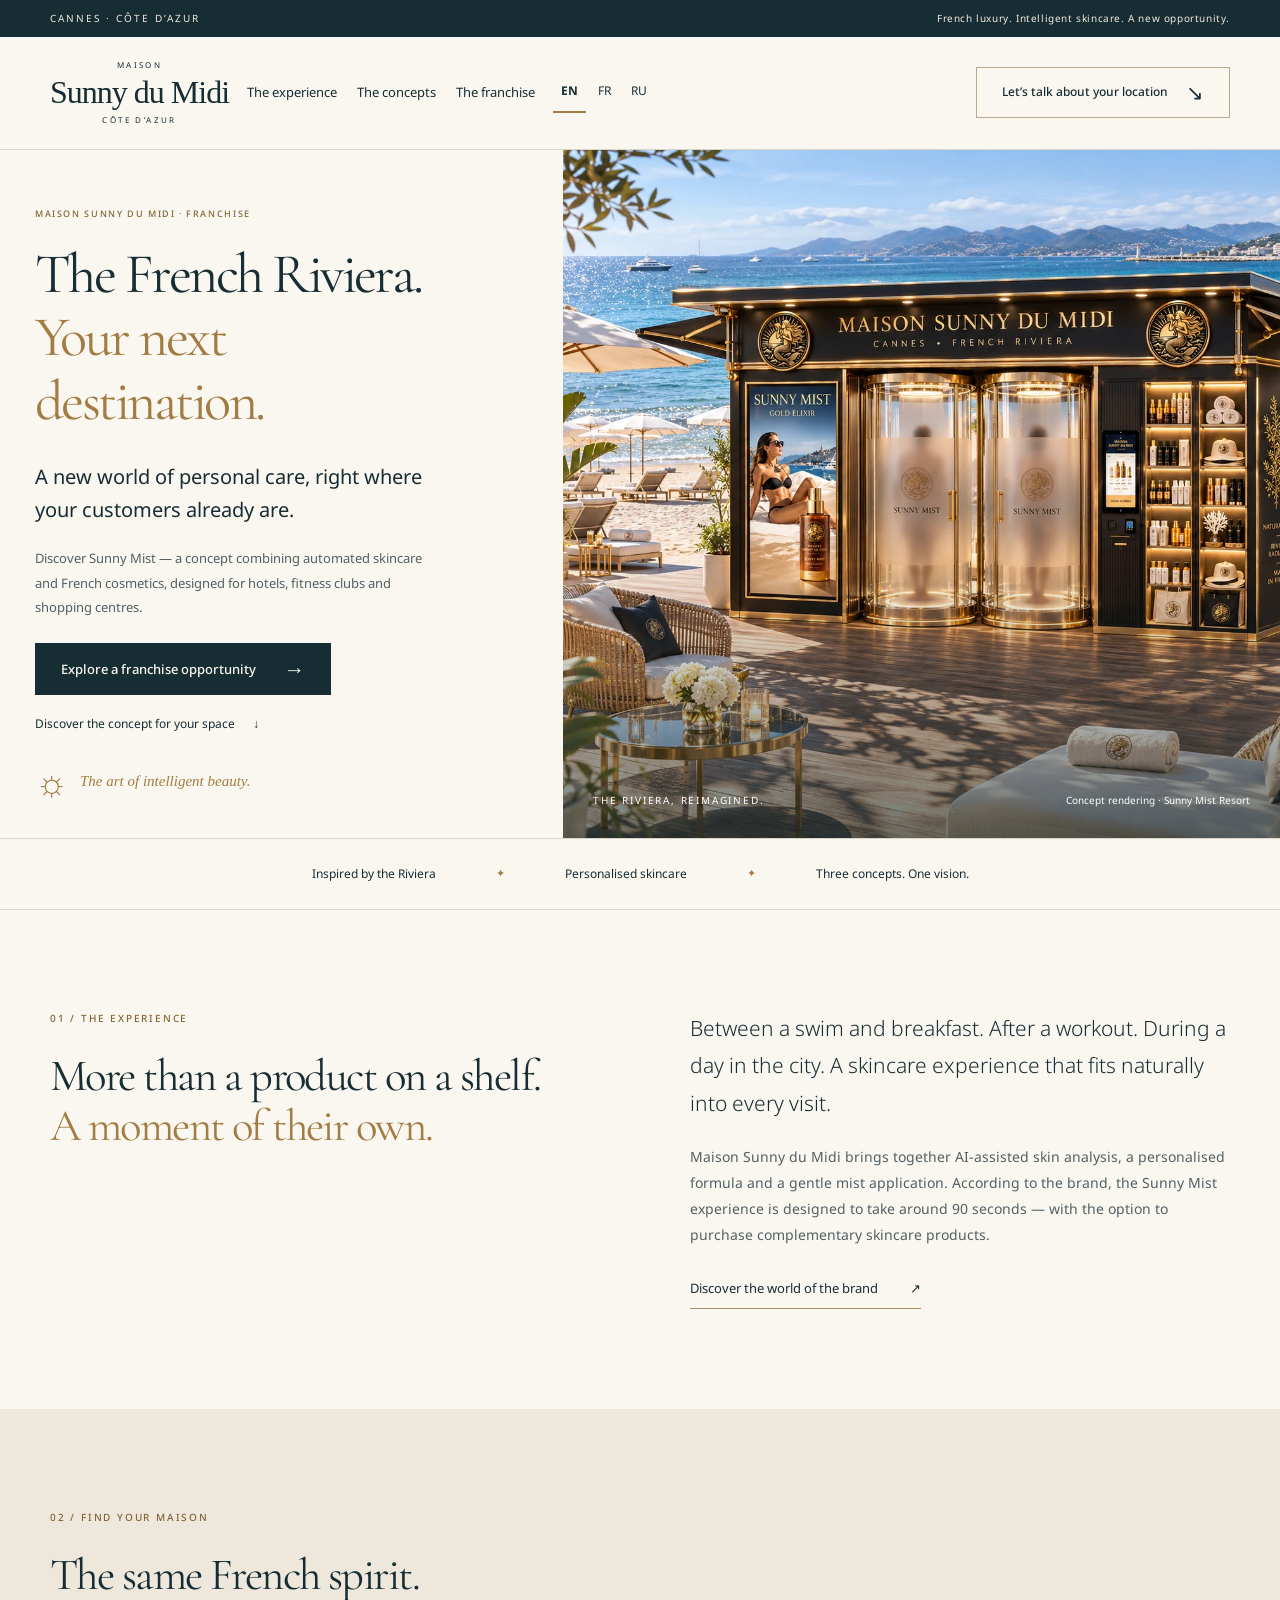
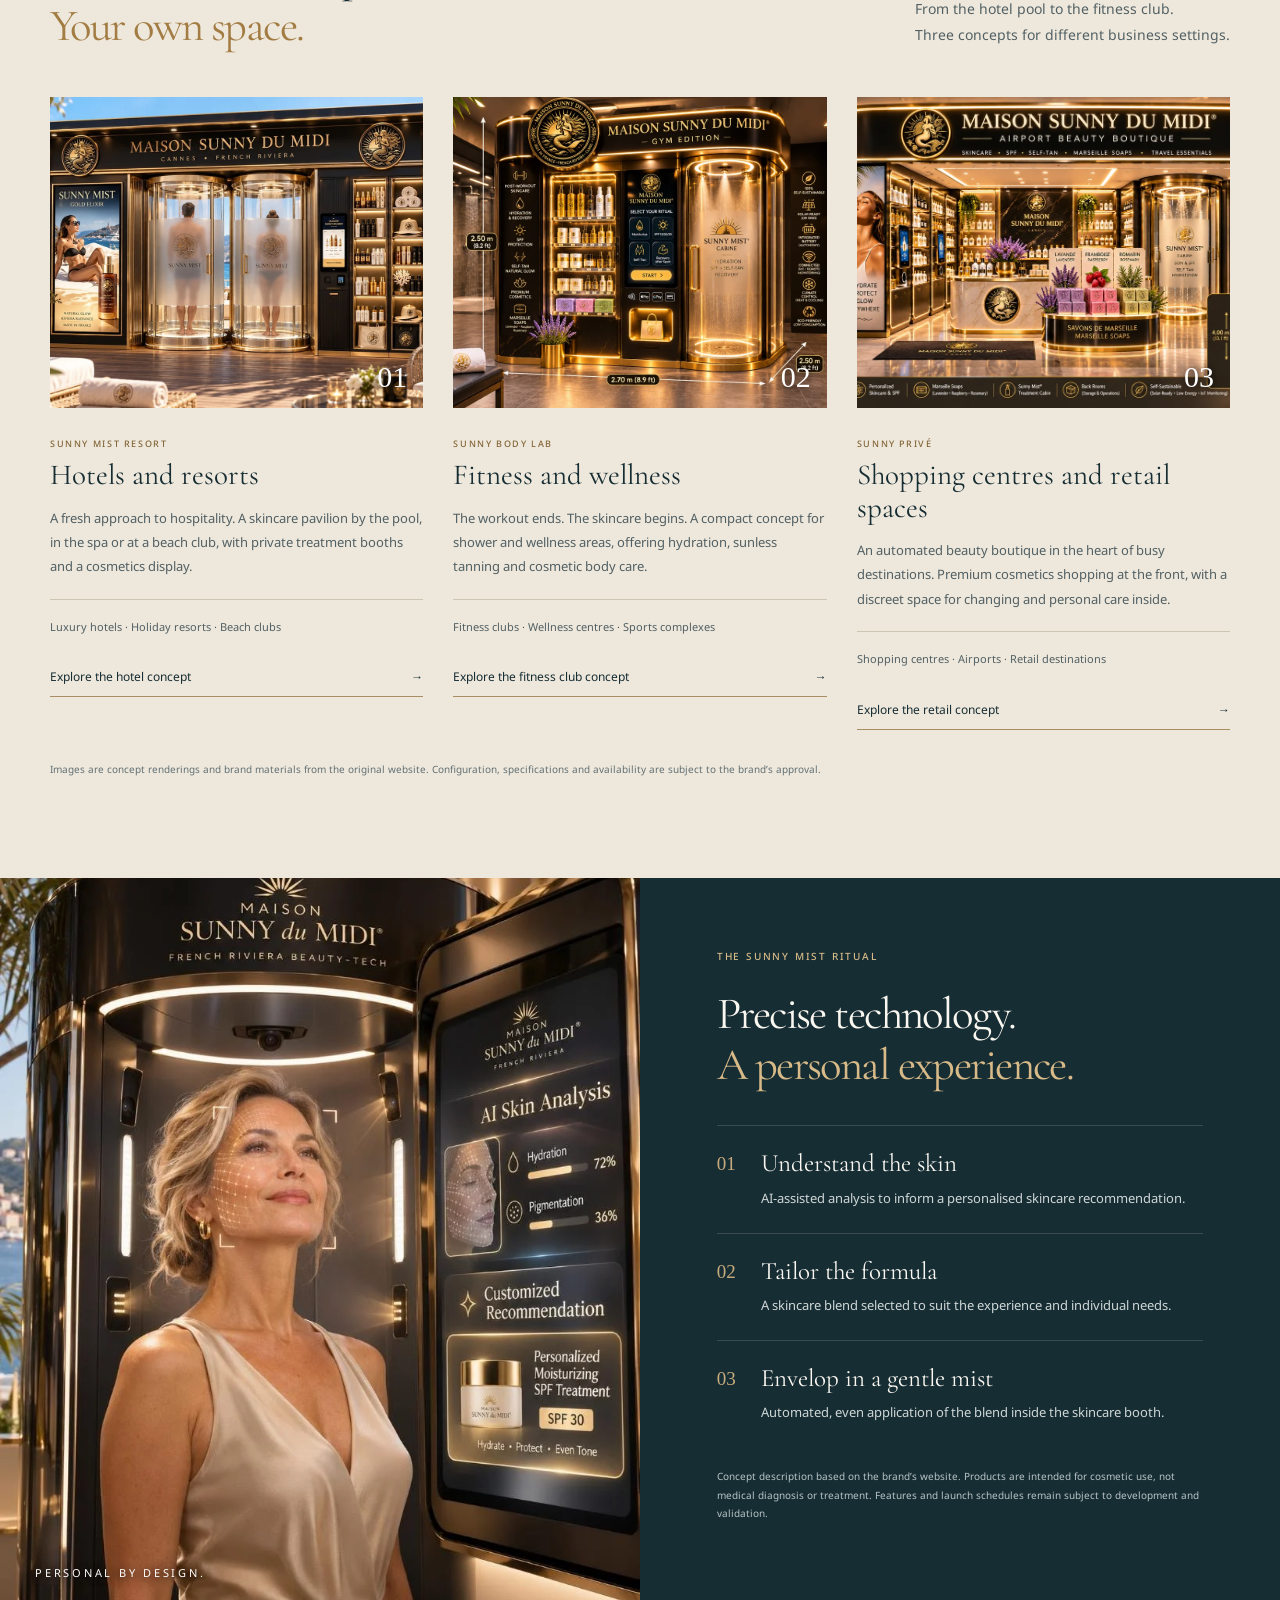
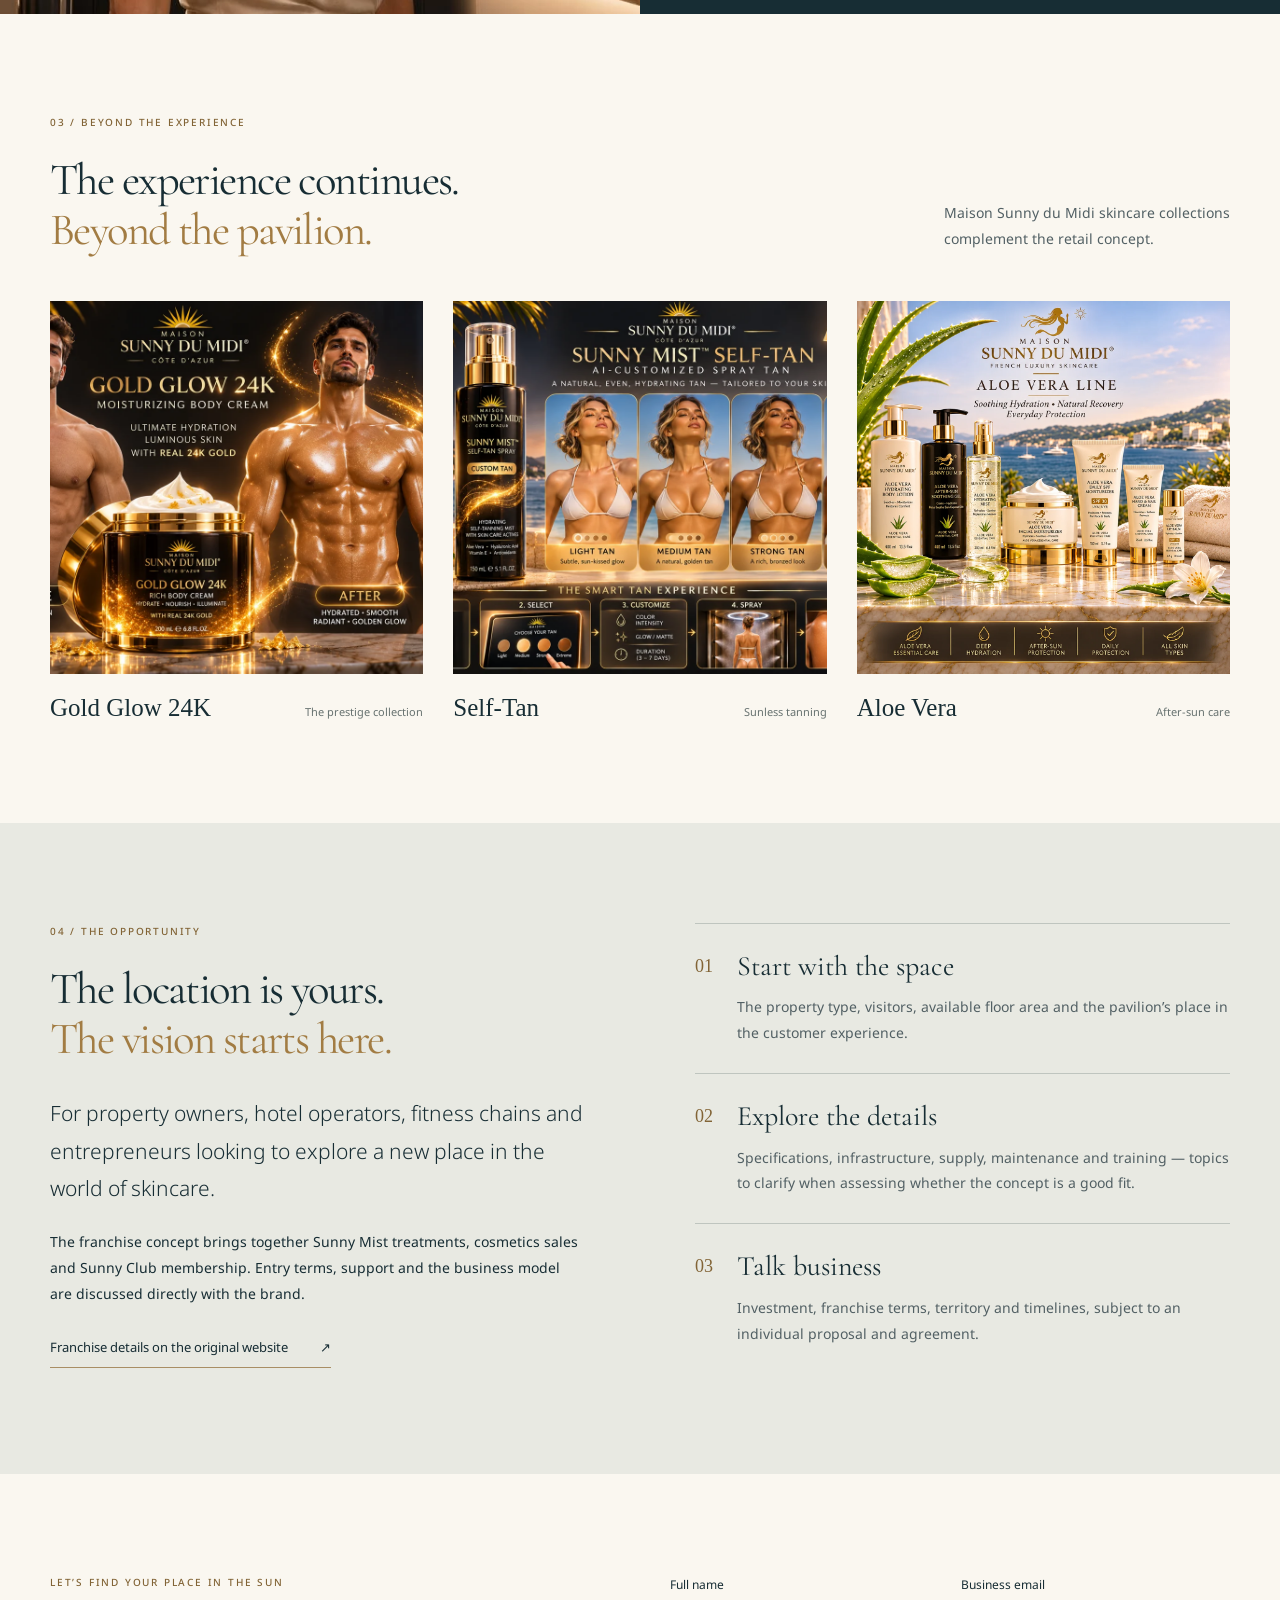
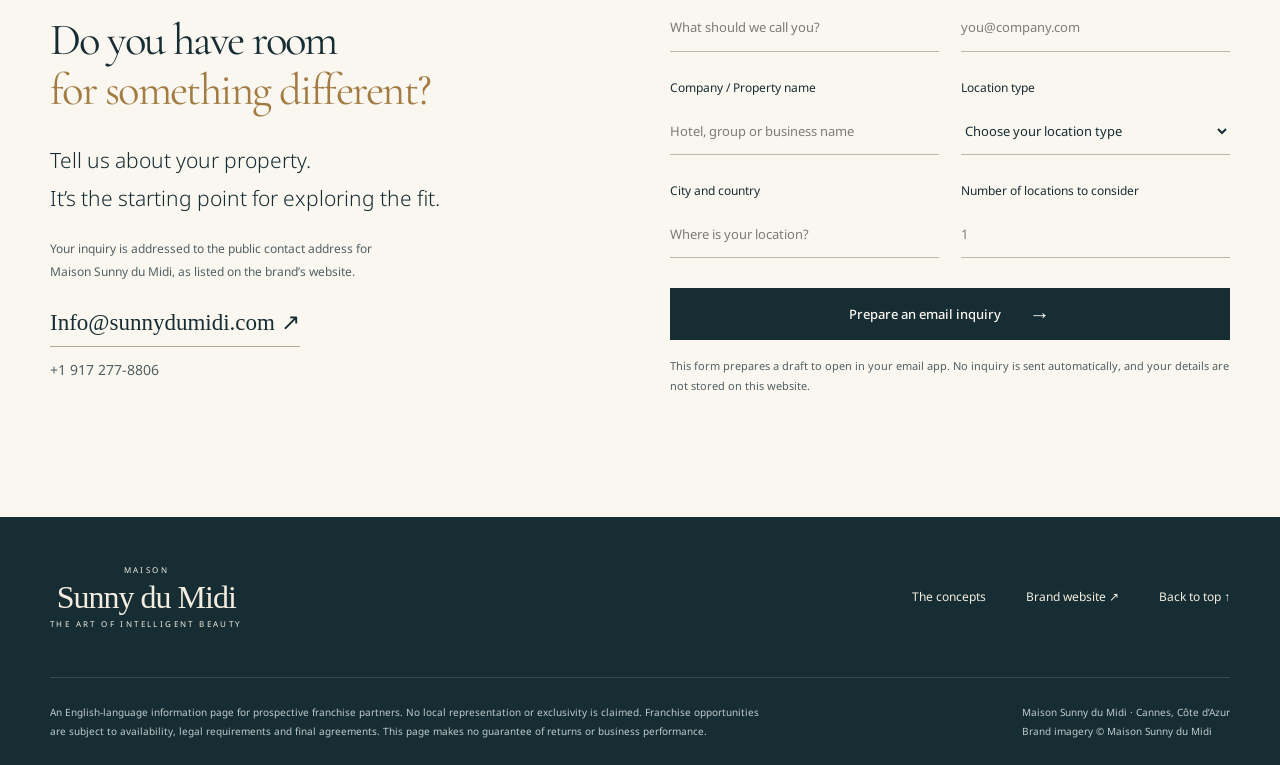
==== commit a8c6721f: "Add matching English French and Russian franchise pages" ====
--- a/index.html
+++ b/index.html
@@ -1,39 +1,42 @@
 <!doctype html>
-<html lang="he" dir="rtl">
+<html lang="en" dir="ltr">
 <head>
 <meta charset="utf-8"><meta name="viewport" content="width=device-width, initial-scale=1">
-<meta name="description" content="Sunny du Midi — קונספט טיפוח בהשראת הריביירה הצרפתית. הזדמנויות זכיינות למלונות, מועדוני כושר ומרכזי קניות.">
-<meta name="theme-color" content="#172d34"><title>Sunny du Midi | הריביירה הצרפתית. היעד הבא שלכם.</title>
-<meta property="og:title" content="Sunny du Midi | הזדמנויות זכיינות"><meta property="og:description" content="טיפוח אישי, יוקרה צרפתית ומקום חדש לפגוש את הלקוחות שלכם."><meta property="og:image" content="https://yacovdroridev.github.io/sunny-du-midi-franchise/assets/hero.webp">
-<link rel="preconnect" href="https://fonts.googleapis.com"><link rel="preconnect" href="https://fonts.gstatic.com" crossorigin><link href="https://fonts.googleapis.com/css2?family=Frank+Ruhl+Libre:wght@400;500&family=Heebo:wght@300;400;500;600;700&display=swap" rel="stylesheet">
+<meta name="description" content="Sunny du Midi — a skincare concept inspired by the French Riviera. Franchise opportunities for hotels, fitness clubs and shopping centres.">
+<meta name="theme-color" content="#172d34"><title>Sunny du Midi | The French Riviera. Your next destination.</title>
+<meta property="og:title" content="Sunny du Midi | Franchise opportunities"><meta property="og:description" content="Personalised skincare, French luxury and a new place to connect with your customers."><meta property="og:image" content="https://yacovdroridev.github.io/sunny-du-midi-franchise/assets/hero.webp">
+<link rel="canonical" href="https://yacovdroridev.github.io/sunny-du-midi-franchise/">
+<link rel="alternate" hreflang="en" href="https://yacovdroridev.github.io/sunny-du-midi-franchise/"><link rel="alternate" hreflang="fr" href="https://yacovdroridev.github.io/sunny-du-midi-franchise/fr/"><link rel="alternate" hreflang="ru" href="https://yacovdroridev.github.io/sunny-du-midi-franchise/ru/"><link rel="alternate" hreflang="x-default" href="https://yacovdroridev.github.io/sunny-du-midi-franchise/">
+<link rel="preconnect" href="https://fonts.googleapis.com"><link rel="preconnect" href="https://fonts.gstatic.com" crossorigin><link href="https://fonts.googleapis.com/css2?family=Cormorant+Garamond:wght@400;500&family=Noto+Sans:wght@300;400;500;600;700&display=swap" rel="stylesheet">
 <link rel="stylesheet" href="./styles.css"><script src="./site.js" defer></script>
 </head>
 <body id="top">
-<a class="skip" href="#main">דילוג לתוכן</a>
-<div class="announcement"><span dir="ltr">CANNES · CÔTE D’AZUR</span><span>יוקרה צרפתית. טיפוח חכם. הזדמנות חדשה.</span></div>
+<a class="skip" href="#main">Skip to content</a>
+<div class="announcement"><span dir="ltr">CANNES · CÔTE D’AZUR</span><span>French luxury. Intelligent skincare. A new opportunity.</span></div>
 <header class="header wrap">
-<a class="brand" href="#top" aria-label="Sunny du Midi — לראש העמוד"><small>MAISON</small><span>Sunny du Midi</span><small>CÔTE D’AZUR</small></a>
-<nav aria-label="ניווט ראשי"><a href="#experience">החוויה</a><a href="#venues">הקונספטים</a><a href="#partnership">הזכיינות</a></nav>
-<a class="button outline header-cta" href="#inquiry">בואו נדבר על המיקום שלכם <span aria-hidden="true">↙</span></a>
+<a class="brand" href="#top" aria-label="Sunny du Midi — back to top"><small>MAISON</small><span>Sunny du Midi</span><small>CÔTE D’AZUR</small></a>
+<nav aria-label="Main navigation"><a href="#experience">The experience</a><a href="#venues">The concepts</a><a href="#partnership">The franchise</a></nav>
+<nav class="language-switcher" aria-label="Choose your language"><a href="./" lang="en" hreflang="en" aria-current="page">EN</a><a href="./fr/" lang="fr" hreflang="fr">FR</a><a href="./ru/" lang="ru" hreflang="ru">RU</a></nav>
+<a class="button outline header-cta" href="#inquiry">Let’s talk about your location <span aria-hidden="true">↘</span></a>
 </header>
 <main id="main">
 <section class="hero">
-<div class="hero-copy"><p class="eyebrow">MAISON SUNNY DU MIDI · FRANCHISE</p><h1>הריביירה הצרפתית.<br><em>היעד הבא<br> שלכם.</em></h1><p class="hero-intro">עולם חדש של טיפוח אישי, במקום שבו הלקוחות שלכם כבר נמצאים.</p><p class="hero-detail">הכירו את Sunny Mist — קונספט המשלב חוויית טיפוח אוטומטית וקוסמטיקה צרפתית, למלונות, מועדוני כושר ומרכזי קניות.</p><a class="button primary" href="#inquiry">לבחינת הזדמנות זכיינות <span aria-hidden="true">←</span></a><a class="quiet-link" href="#venues">גלו את הקונספט שמתאים לכם <span aria-hidden="true">↓</span></a><div class="hero-signature"><span class="sun" aria-hidden="true">☼</span><span dir="ltr">The art of intelligent beauty.</span></div></div>
-<figure class="hero-image"><img src="./assets/hero.webp" alt="הדמיית ביתן Sunny Mist על חוף הריביירה, עם תאי טיפוח ועמדת קוסמטיקה" width="1448" height="1086" fetchpriority="high"><figcaption><span dir="ltr">THE RIVIERA, REIMAGINED.</span><span>הדמיית קונספט · Sunny Mist Resort</span></figcaption></figure>
+<div class="hero-copy"><p class="eyebrow">MAISON SUNNY DU MIDI · FRANCHISE</p><h1>The French Riviera. <br><em>Your next <br> destination.</em></h1><p class="hero-intro">A new world of personal care, right where your customers already are.</p><p class="hero-detail">Discover Sunny Mist — a concept combining automated skincare and French cosmetics, designed for hotels, fitness clubs and shopping centres.</p><a class="button primary" href="#inquiry">Explore a franchise opportunity <span aria-hidden="true">→</span></a><a class="quiet-link" href="#venues">Discover the concept for your space <span aria-hidden="true">↓</span></a><div class="hero-signature"><span class="sun" aria-hidden="true">☼</span><span dir="ltr">The art of intelligent beauty.</span></div></div>
+<figure class="hero-image"><img src="./assets/hero.webp" alt="Concept rendering of a Sunny Mist pavilion on a French Riviera beach, with skincare booths and a cosmetics counter" width="1448" height="1086" fetchpriority="high"><figcaption><span dir="ltr">THE RIVIERA, REIMAGINED.</span><span>Concept rendering · Sunny Mist Resort</span></figcaption></figure>
 </section>
-<div class="brand-strip"><span>בהשראת הריביירה</span><i>✦</i><span>טיפוח בהתאמה אישית</span><i>✦</i><span>שלושה קונספטים. חזון אחד.</span></div>
-<section class="section wrap introduction" id="experience"><div><p class="eyebrow">01 / THE EXPERIENCE</p><h2>לא עוד מוצר על המדף.<br><em>רגע ששייך רק להם.</em></h2></div><div class="intro-text"><p class="lead">בין השחייה לארוחת הבוקר. אחרי האימון. בתוך יום בעיר. חוויית טיפוח שנכנסת בטבעיות לשגרת הביקור.</p><p>Maison Sunny du Midi מציגה שילוב של ניתוח עור בסיוע AI, פורמולה אישית ויישום בערפל עדין. לפי תיאור המותג, חוויית Sunny Mist מתוכננת להימשך כ־90 שניות — לצד אפשרות לרכישת מוצרי טיפוח משלימים.</p><a class="text-link" href="https://sunnydumidi.com/en" target="_blank" rel="noopener">להכיר את עולם המותג <span aria-hidden="true">↗</span></a></div></section>
-<section class="venues section" id="venues"><div class="wrap"><div class="section-heading"><div><p class="eyebrow">02 / FIND YOUR MAISON</p><h2>אותה רוח צרפתית.<br><em>המקום שלכם.</em></h2></div><p>מהבריכה במלון ועד מועדון הכושר.<br>שלושה קונספטים לסביבות עסקיות שונות.</p></div>
+<div class="brand-strip"><span>Inspired by the Riviera</span><i>✦</i><span>Personalised skincare</span><i>✦</i><span>Three concepts. One vision.</span></div>
+<section class="section wrap introduction" id="experience"><div><p class="eyebrow">01 / THE EXPERIENCE</p><h2>More than a product on a shelf. <br><em>A moment of their own.</em></h2></div><div class="intro-text"><p class="lead">Between a swim and breakfast. After a workout. During a day in the city. A skincare experience that fits naturally into every visit.</p><p>Maison Sunny du Midi brings together AI-assisted skin analysis, a personalised formula and a gentle mist application. According to the brand, the Sunny Mist experience is designed to take around 90 seconds — with the option to purchase complementary skincare products.</p><a class="text-link" href="https://sunnydumidi.com/en" target="_blank" rel="noopener">Discover the world of the brand <span aria-hidden="true">↗</span></a></div></section>
+<section class="venues section" id="venues"><div class="wrap"><div class="section-heading"><div><p class="eyebrow">02 / FIND YOUR MAISON</p><h2>The same French spirit. <br><em>Your own space.</em></h2></div><p>From the hotel pool to the fitness club. <br>Three concepts for different business settings.</p></div>
 <div class="venue-grid">
-<article class="venue"><div class="image-frame"><img src="./assets/resort.webp" alt="הדמיית ביתן Resort עם שני תאי טיפוח לצד בריכת מלון" width="1200" height="795" loading="lazy"><span class="image-number">01</span></div><p class="eyebrow">SUNNY MIST RESORT</p><h3>מלונות וריזורטים</h3><p>פרשנות חדשה לחוויית האירוח. ביתן טיפוח לצד הבריכה, במתחם הספא או במועדון חוף, עם תאי טיפול פרטיים ותצוגת קוסמטיקה.</p><p class="venue-note">למלונות יוקרה · אתרי נופש · מועדוני חוף</p><a href="#inquiry" class="text-link venue-choice" data-venue="מלונות וריזורטים">לבחינת קונספט למלון <span aria-hidden="true">←</span></a></article>
-<article class="venue"><div class="image-frame"><img src="./assets/fitness.webp" alt="הדמיית Sunny Body Lab במועדון כושר עם תא טיפוח ועמדת מוצרים" width="1200" height="800" loading="lazy"><span class="image-number">02</span></div><p class="eyebrow">SUNNY BODY LAB</p><h3>כושר ו־Wellness</h3><p>האימון הסתיים. הטיפוח רק מתחיל. קונספט קומפקטי לסביבת המקלחות וה־Wellness, עם לחות, שיזוף ללא שמש וטיפוח גוף קוסמטי.</p><p class="venue-note">למועדוני כושר · מרכזי Wellness · מתחמי ספורט</p><a href="#inquiry" class="text-link venue-choice" data-venue="כושר ו־Wellness">לבחינת קונספט למועדון <span aria-hidden="true">←</span></a></article>
-<article class="venue"><div class="image-frame"><img src="./assets/boutique.webp" alt="הדמיית בוטיק Sunny Privé עם חנות קוסמטיקה ואזור טיפול פרטי" width="1200" height="675" loading="lazy"><span class="image-number">03</span></div><p class="eyebrow">SUNNY PRIVÉ</p><h3>קניונים ומתחמי מסחר</h3><p>בוטיק יופי אוטומטי בלב התנועה. חוויית קנייה של קוסמטיקה פרימיום בחזית, וחלל דיסקרטי להחלפה ולטיפוח אישי בפנים.</p><p class="venue-note">למרכזי קניות · נמלי תעופה · יעדי מסחר</p><a href="#inquiry" class="text-link venue-choice" data-venue="קניונים ומתחמי מסחר">לבחינת קונספט מסחרי <span aria-hidden="true">←</span></a></article>
-</div><p class="image-disclaimer">התמונות הן הדמיות וחומרי מותג מהאתר המקורי. התצורה, המפרט והזמינות כפופים לאישור המותג.</p></div></section>
-<section class="ritual"><div class="ritual-photo"><img src="./assets/analysis.webp" alt="הדמיית ניתוח עור באמצעות ממשק Sunny Mist" width="819" height="1024" loading="lazy"><div class="photo-label" dir="ltr">PERSONAL BY DESIGN.</div></div><div class="ritual-copy"><p class="eyebrow">THE SUNNY MIST RITUAL</p><h2>טכנולוגיה מדויקת.<br><em>חוויה אישית.</em></h2><div class="ritual-step"><span>01</span><div><h3>מכירים את העור</h3><p>ניתוח בסיוע AI כבסיס להמלצת טיפוח אישית.</p></div></div><div class="ritual-step"><span>02</span><div><h3>מתאימים את הפורמולה</h3><p>בחירת תערובת טיפוח בהתאם לחוויה ולצרכים האישיים.</p></div></div><div class="ritual-step"><span>03</span><div><h3>עוטפים בערפל עדין</h3><p>יישום אוטומטי ואחיד של התערובת בתא הטיפוח.</p></div></div><p class="fine-print">תיאור הקונספט לפי אתר המותג. המוצרים מיועדים לשימוש קוסמטי, לא לאבחון או לטיפול רפואי. מאפיינים ולוחות השקה כפופים לפיתוח ולאימות.</p></div></section>
-<section class="section wrap collections"><div class="section-heading"><div><p class="eyebrow">03 / BEYOND THE EXPERIENCE</p><h2>החוויה ממשיכה.<br><em>גם מחוץ לביתן.</em></h2></div><p>קולקציות הטיפוח של Maison Sunny du Midi<br>משלימות את הקונספט הקמעונאי.</p></div><div class="collection-grid"><article><img src="./assets/gold.webp" alt="קולקציית Gold Glow 24K של Sunny du Midi" width="1200" height="800" loading="lazy"><div><h3 dir="ltr">Gold Glow 24K</h3><span>קולקציית הפרסטיז׳</span></div></article><article><img src="./assets/tan.webp" alt="מערכת השיזוף ללא שמש Sunny Mist Self-Tan" width="1200" height="800" loading="lazy"><div><h3 dir="ltr">Self-Tan</h3><span>שיזוף ללא שמש</span></div></article><article><img src="./assets/aloe.webp" alt="מוצר Aloe Vera לטיפוח לאחר חשיפה לשמש" width="1200" height="1200" loading="lazy"><div><h3 dir="ltr">Aloe Vera</h3><span>טיפוח לאחר השמש</span></div></article></div></section>
-<section class="partnership section" id="partnership"><div class="wrap partnership-grid"><div><p class="eyebrow">04 / THE OPPORTUNITY</p><h2>המיקום הוא שלכם.<br><em>החזון מתחיל כאן.</em></h2><p class="lead">לבעלי נכסים, מפעילי מלונות, רשתות כושר ויזמים שרוצים לבחון מקום חדש בעולם הטיפוח.</p><p>קונספט הזכיינות מחבר בין טיפולי Sunny Mist, מכירת קוסמטיקה ומועדון Sunny Club. תנאי ההצטרפות, התמיכה והמודל המסחרי נבחנים ישירות מול המותג.</p><a class="text-link" href="https://sunnydumidi.com/en/franchise" target="_blank" rel="noopener">לפרטי הזכיינות באתר המקורי <span aria-hidden="true">↗</span></a></div><div class="planning"><div><span>01</span><div><h3>מתחילים במקום</h3><p>סוג הנכס, קהל המבקרים, השטח הפנוי ומיקום הביתן בתוך חוויית הלקוח.</p></div></div><div><span>02</span><div><h3>בודקים את הפרטים</h3><p>מפרט, תשתיות, אספקה, תחזוקה והדרכה — נושאים לבירור כחלק מבחינת ההתאמה.</p></div></div><div><span>03</span><div><h3>מדברים עסקים</h3><p>השקעה, תנאי זכיינות, טריטוריה ולוחות זמנים, לפי הצעה והסכם פרטניים.</p></div></div></div></div></section>
-<section class="inquiry section" id="inquiry"><div class="wrap inquiry-grid"><div class="contact-copy"><p class="eyebrow">LET’S FIND YOUR PLACE IN THE SUN</p><h2>יש לכם מקום<br><em>למשהו אחר?</em></h2><p class="lead">ספרו על הנכס שלכם.<br>זו נקודת ההתחלה לבחינת התאמה.</p><p>הפנייה מיועדת לכתובת הקשר הציבורית של Maison Sunny du Midi, כפי שמופיעה באתר המותג.</p><a class="contact-mail" href="mailto:Info@sunnydumidi.com" dir="ltr">Info@sunnydumidi.com <span aria-hidden="true">↗</span></a><a class="contact-phone" href="tel:+19172778806" dir="ltr">+1 917 277-8806</a></div>
-<form id="inquiry-form" aria-describedby="form-note"><div class="form-grid"><label>שם מלא<input name="name" autocomplete="name" maxlength="120" placeholder="איך לפנות אליכם?" required></label><label>דוא״ל עסקי<input name="email" type="email" autocomplete="email" maxlength="200" placeholder="you@company.com" dir="ltr" required></label><label>חברה / שם הנכס<input name="company" autocomplete="organization" maxlength="160" placeholder="שם המלון, הרשת או העסק" required></label><label>סוג המיקום<select name="venue" required><option value="">בחרו את סוג המיקום</option><option>מלונות וריזורטים</option><option>כושר ו־Wellness</option><option>קניונים ומתחמי מסחר</option><option>יזמות / מיקום אחר</option></select></label><label>עיר ומדינה<input name="location" maxlength="160" placeholder="היכן נמצא המיקום?" required></label><label>מספר מיקומים לבחינה<input name="locations" type="number" min="1" max="9999" placeholder="1"></label></div><button class="button primary" type="submit">להכנת פנייה בדוא״ל <span aria-hidden="true">←</span></button><p id="form-note">הטופס יכין טיוטה לפתיחה באפליקציית הדוא״ל שלכם. לא נשלחת פנייה אוטומטית, והפרטים אינם נשמרים באתר.</p><div id="form-result" hidden><p id="form-status" role="status">הטיוטה מוכנה. פתחו אותה באפליקציית הדוא״ל, בדקו את הפרטים ושלחו.</p><a id="email-draft" class="button outline" href="mailto:Info@sunnydumidi.com">פתיחת טיוטת הדוא״ל ↗</a><button id="download-draft" class="download" type="button">אין אפליקציית דוא״ל? הורדת הטיוטה</button></div><noscript><p>לשליחת פנייה ללא JavaScript: <a href="mailto:Info@sunnydumidi.com">Info@sunnydumidi.com</a></p></noscript></form></div></section>
+<article class="venue"><div class="image-frame"><img src="./assets/resort.webp" alt="Concept rendering of a Resort pavilion with two skincare booths beside a hotel pool" width="1200" height="795" loading="lazy"><span class="image-number">01</span></div><p class="eyebrow">SUNNY MIST RESORT</p><h3>Hotels and resorts</h3><p>A fresh approach to hospitality. A skincare pavilion by the pool, in the spa or at a beach club, with private treatment booths and a cosmetics display.</p><p class="venue-note">Luxury hotels · Holiday resorts · Beach clubs</p><a href="#inquiry" class="text-link venue-choice" data-venue="Hotels and resorts">Explore the hotel concept <span aria-hidden="true">→</span></a></article>
+<article class="venue"><div class="image-frame"><img src="./assets/fitness.webp" alt="Concept rendering of Sunny Body Lab in a fitness club, with a skincare booth and product display" width="1200" height="800" loading="lazy"><span class="image-number">02</span></div><p class="eyebrow">SUNNY BODY LAB</p><h3>Fitness and wellness</h3><p>The workout ends. The skincare begins. A compact concept for shower and wellness areas, offering hydration, sunless tanning and cosmetic body care.</p><p class="venue-note">Fitness clubs · Wellness centres · Sports complexes</p><a href="#inquiry" class="text-link venue-choice" data-venue="Fitness and wellness">Explore the fitness club concept <span aria-hidden="true">→</span></a></article>
+<article class="venue"><div class="image-frame"><img src="./assets/boutique.webp" alt="Concept rendering of a Sunny Privé boutique with a cosmetics shop and a private treatment area" width="1200" height="675" loading="lazy"><span class="image-number">03</span></div><p class="eyebrow">SUNNY PRIVÉ</p><h3>Shopping centres and retail spaces</h3><p>An automated beauty boutique in the heart of busy destinations. Premium cosmetics shopping at the front, with a discreet space for changing and personal care inside.</p><p class="venue-note">Shopping centres · Airports · Retail destinations</p><a href="#inquiry" class="text-link venue-choice" data-venue="Shopping centres and retail spaces">Explore the retail concept <span aria-hidden="true">→</span></a></article>
+</div><p class="image-disclaimer">Images are concept renderings and brand materials from the original website. Configuration, specifications and availability are subject to the brand’s approval.</p></div></section>
+<section class="ritual"><div class="ritual-photo"><img src="./assets/analysis.webp" alt="Concept rendering of skin analysis through the Sunny Mist interface" width="819" height="1024" loading="lazy"><div class="photo-label" dir="ltr">PERSONAL BY DESIGN.</div></div><div class="ritual-copy"><p class="eyebrow">THE SUNNY MIST RITUAL</p><h2>Precise technology. <br><em>A personal experience.</em></h2><div class="ritual-step"><span>01</span><div><h3>Understand the skin</h3><p>AI-assisted analysis to inform a personalised skincare recommendation.</p></div></div><div class="ritual-step"><span>02</span><div><h3>Tailor the formula</h3><p>A skincare blend selected to suit the experience and individual needs.</p></div></div><div class="ritual-step"><span>03</span><div><h3>Envelop in a gentle mist</h3><p>Automated, even application of the blend inside the skincare booth.</p></div></div><p class="fine-print">Concept description based on the brand’s website. Products are intended for cosmetic use, not medical diagnosis or treatment. Features and launch schedules remain subject to development and validation.</p></div></section>
+<section class="section wrap collections"><div class="section-heading"><div><p class="eyebrow">03 / BEYOND THE EXPERIENCE</p><h2>The experience continues. <br><em>Beyond the pavilion.</em></h2></div><p>Maison Sunny du Midi skincare collections <br>complement the retail concept.</p></div><div class="collection-grid"><article><img src="./assets/gold.webp" alt="Sunny du Midi Gold Glow 24K collection" width="1200" height="800" loading="lazy"><div><h3 dir="ltr">Gold Glow 24K</h3><span>The prestige collection</span></div></article><article><img src="./assets/tan.webp" alt="Sunny Mist Self-Tan sunless tanning system" width="1200" height="800" loading="lazy"><div><h3 dir="ltr">Self-Tan</h3><span>Sunless tanning</span></div></article><article><img src="./assets/aloe.webp" alt="Aloe Vera product for after-sun skincare" width="1200" height="1200" loading="lazy"><div><h3 dir="ltr">Aloe Vera</h3><span>After-sun care</span></div></article></div></section>
+<section class="partnership section" id="partnership"><div class="wrap partnership-grid"><div><p class="eyebrow">04 / THE OPPORTUNITY</p><h2>The location is yours. <br><em>The vision starts here.</em></h2><p class="lead">For property owners, hotel operators, fitness chains and entrepreneurs looking to explore a new place in the world of skincare.</p><p>The franchise concept brings together Sunny Mist treatments, cosmetics sales and Sunny Club membership. Entry terms, support and the business model are discussed directly with the brand.</p><a class="text-link" href="https://sunnydumidi.com/en/franchise" target="_blank" rel="noopener">Franchise details on the original website <span aria-hidden="true">↗</span></a></div><div class="planning"><div><span>01</span><div><h3>Start with the space</h3><p>The property type, visitors, available floor area and the pavilion’s place in the customer experience.</p></div></div><div><span>02</span><div><h3>Explore the details</h3><p>Specifications, infrastructure, supply, maintenance and training — topics to clarify when assessing whether the concept is a good fit.</p></div></div><div><span>03</span><div><h3>Talk business</h3><p>Investment, franchise terms, territory and timelines, subject to an individual proposal and agreement.</p></div></div></div></div></section>
+<section class="inquiry section" id="inquiry"><div class="wrap inquiry-grid"><div class="contact-copy"><p class="eyebrow">LET’S FIND YOUR PLACE IN THE SUN</p><h2>Do you have room <br><em>for something different?</em></h2><p class="lead">Tell us about your property. <br>It’s the starting point for exploring the fit.</p><p>Your inquiry is addressed to the public contact address for Maison Sunny du Midi, as listed on the brand’s website.</p><a class="contact-mail" href="mailto:Info@sunnydumidi.com" dir="ltr">Info@sunnydumidi.com <span aria-hidden="true">↗</span></a><a class="contact-phone" href="tel:+19172778806" dir="ltr">+1 917 277-8806</a></div>
+<form id="inquiry-form" aria-describedby="form-note"><div class="form-grid"><label>Full name<input name="name" autocomplete="name" maxlength="120" placeholder="What should we call you?" required></label><label>Business email<input name="email" type="email" autocomplete="email" maxlength="200" placeholder="you@company.com" dir="ltr" required></label><label>Company / Property name<input name="company" autocomplete="organization" maxlength="160" placeholder="Hotel, group or business name" required></label><label>Location type<select name="venue" required><option value="">Choose your location type</option><option>Hotels and resorts</option><option>Fitness and wellness</option><option>Shopping centres and retail spaces</option><option>Entrepreneurial project / Other location</option></select></label><label>City and country<input name="location" maxlength="160" placeholder="Where is your location?" required></label><label>Number of locations to consider<input name="locations" type="number" min="1" max="9999" placeholder="1"></label></div><button class="button primary" type="submit">Prepare an email inquiry <span aria-hidden="true">→</span></button><p id="form-note">This form prepares a draft to open in your email app. No inquiry is sent automatically, and your details are not stored on this website.</p><div id="form-result" hidden><p id="form-status" role="status">Your draft is ready. Open it in your email app, review the details and send it.</p><a id="email-draft" class="button outline" href="mailto:Info@sunnydumidi.com">Open email draft ↗</a><button id="download-draft" class="download" type="button">No email app? Download the draft</button></div><noscript><p>To send an inquiry without JavaScript: <a href="mailto:Info@sunnydumidi.com">Info@sunnydumidi.com</a></p></noscript></form></div></section>
 </main>
-<footer><div class="wrap footer-top"><a class="brand" href="#top"><small>MAISON</small><span>Sunny du Midi</span><small>THE ART OF INTELLIGENT BEAUTY</small></a><div><a href="#venues">הקונספטים</a><a href="https://sunnydumidi.com/en" target="_blank" rel="noopener">אתר המותג ↗</a><a href="#top">לראש העמוד ↑</a></div></div><div class="wrap footer-bottom"><p>עמוד מידע בעברית למתעניינים בזכיינות. אין בו הצהרה על נציגות מקומית או בלעדיות. הזדמנויות זכיינות כפופות לזמינות, לדרישות הדין ולהסכמים סופיים. אין בעמוד הבטחה לתשואה או לביצועים מסחריים.</p><p dir="ltr">Maison Sunny du Midi · Cannes, Côte d’Azur<br>Brand imagery © Maison Sunny du Midi</p></div></footer>
+<footer><div class="wrap footer-top"><a class="brand" href="#top"><small>MAISON</small><span>Sunny du Midi</span><small>THE ART OF INTELLIGENT BEAUTY</small></a><div><a href="#venues">The concepts</a><a href="https://sunnydumidi.com/en" target="_blank" rel="noopener">Brand website ↗</a><a href="#top">Back to top ↑</a></div></div><div class="wrap footer-bottom"><p>An English-language information page for prospective franchise partners. No local representation or exclusivity is claimed. Franchise opportunities are subject to availability, legal requirements and final agreements. This page makes no guarantee of returns or business performance.</p><p dir="ltr">Maison Sunny du Midi · Cannes, Côte d’Azur <br>Brand imagery © Maison Sunny du Midi</p></div></footer>
 </body></html>
--- a/styles.css
+++ b/styles.css
@@ -1,9 +1,13 @@
-:root{color-scheme:light;--ink:#172d34;--cream:#faf7f0;--sand:#eee8dc;--gold:#a27c43;--line:#d9d4c8;--serif:'Frank Ruhl Libre',Georgia,serif;--sans:'Heebo',Arial,sans-serif}
-*{box-sizing:border-box}html{scroll-behavior:smooth;scroll-padding-top:30px}body{margin:0;color:var(--ink);background:var(--cream);font:400 16px/1.85 var(--sans)}a{color:inherit;text-decoration:none}img{display:block;max-width:100%;height:auto}button,input,select{font:inherit}a:focus-visible,button:focus-visible,input:focus-visible,select:focus-visible{outline:3px solid #b98c42;outline-offset:5px}[hidden]{display:none!important}p{margin:0 0 1.3rem}h1,h2,h3{margin:0;font-family:var(--serif);font-weight:400;line-height:1.13}h1{font-size:clamp(45px,4.8vw,76px);letter-spacing:-.045em}h2{font-size:clamp(38px,3.5vw,56px);letter-spacing:-.035em}h3{font-size:29px}em{font-style:normal;color:var(--gold)}.wrap{width:min(1280px,calc(100% - 100px));margin-inline:auto}.section{padding-block:100px}.eyebrow{font-size:10px;letter-spacing:.18em;font-weight:500;line-height:1.7;color:#826436;margin-bottom:24px;direction:ltr;text-align:right}.lead{font-size:21px;font-weight:300;line-height:1.8}.skip{position:absolute;top:-100px;right:20px;background:white;padding:12px;z-index:10}.skip:focus{top:10px}
+:root{color-scheme:light;--ink:#172d34;--cream:#faf7f0;--sand:#eee8dc;--gold:#a27c43;--line:#d9d4c8;--serif:'Cormorant Garamond',Georgia,serif;--sans:'Noto Sans',Arial,sans-serif}
+*{box-sizing:border-box}html{scroll-behavior:smooth;scroll-padding-top:30px}body{margin:0;color:var(--ink);background:var(--cream);font:400 16px/1.85 var(--sans)}a{color:inherit;text-decoration:none}img{display:block;max-width:100%;height:auto}button,input,select{font:inherit}a:focus-visible,button:focus-visible,input:focus-visible,select:focus-visible{outline:3px solid #b98c42;outline-offset:5px}[hidden]{display:none!important}p{margin:0 0 1.3rem}h1,h2,h3{margin:0;font-family:var(--serif);font-weight:400;line-height:1.13}h1{font-size:clamp(45px,4.8vw,76px);letter-spacing:-.045em}h2{font-size:clamp(38px,3.5vw,56px);letter-spacing:-.035em}h3{font-size:29px}em{font-style:normal;color:var(--gold)}.wrap{width:min(1280px,calc(100% - 100px));margin-inline:auto}.section{padding-block:100px}.eyebrow{font-size:10px;letter-spacing:.18em;font-weight:500;line-height:1.7;color:#826436;margin-bottom:24px;direction:ltr;text-align:start}.lead{font-size:21px;font-weight:300;line-height:1.8}.skip{position:absolute;top:-100px;right:20px;background:white;padding:12px;z-index:10}.skip:focus{top:10px}
 .announcement{background:var(--ink);color:#f2eadc;display:flex;justify-content:space-between;padding:9px 50px;font-size:10px;letter-spacing:.06em}.announcement span:first-child{letter-spacing:.2em}.header{display:flex;align-items:center;justify-content:space-between;gap:30px;min-height:112px}.brand{display:flex;flex-direction:column;align-items:center;direction:ltr;line-height:1.2;white-space:nowrap}.brand span{font:32px/1.2 Georgia,serif;letter-spacing:-1px}.brand small{font:8px/2 var(--sans);letter-spacing:.3em}.header nav{display:flex;gap:34px;font-size:13px}.header nav a{padding-block:10px}.header nav a:hover{color:var(--gold)}.button{display:inline-flex;align-items:center;justify-content:center;gap:28px;min-height:50px;padding:13px 25px;font-size:13px;font-weight:500;border:1px solid transparent;cursor:pointer;transition:background .2s,color .2s}.button span{font-size:21px;line-height:1}.outline{border-color:#b8a98e;background:transparent}.outline:hover{background:var(--sand)}.primary{background:var(--ink);color:var(--cream)}.primary:hover{background:#31515a}.header-cta{font-size:12px;gap:18px}.hero{display:grid;grid-template-columns:44% 56%;border-block:1px solid var(--line);min-height:690px}.hero-copy{padding:56px max(40px,calc((100vw - 1280px)/2)) 30px 44px}.hero .eyebrow{font-size:9px;margin-bottom:22px}.hero-intro{font-size:20px;line-height:1.65;margin-top:26px;max-width:390px}.hero-detail{font-size:13px;color:#526064;max-width:390px}.hero .button{margin:4px 0 18px}.quiet-link{display:block;font-size:12px}.quiet-link span{margin-inline-start:15px}.hero-signature{display:flex;gap:12px;align-items:center;padding-top:28px;color:var(--gold)}.hero-signature>span:last-child{font:italic 15px Georgia,serif}.sun{font-size:36px;line-height:1}.hero-image{position:relative;margin:0;min-width:0;min-height:100%}.hero-image>img{position:absolute;width:100%;height:100%;object-fit:cover;object-position:49% center}.hero-image:after{content:'';position:absolute;inset:60% 0 0;background:linear-gradient(transparent,#12282a99)}.hero-image figcaption{position:absolute;bottom:28px;inset-inline:30px;display:flex;justify-content:space-between;gap:20px;font-size:10px;color:white;z-index:1}.hero-image figcaption span:first-child{letter-spacing:.18em}.brand-strip{display:flex;justify-content:center;align-items:center;gap:60px;border-bottom:1px solid var(--line);padding:24px;font-size:12px}.brand-strip i{font-size:11px;font-style:normal;color:var(--gold)}
-.introduction{display:grid;grid-template-columns:1fr 1fr;gap:100px}.intro-text>p:not(.lead){font-size:14px;color:#526064}.text-link{display:inline-flex;align-items:center;justify-content:space-between;gap:32px;font-size:13px;border-bottom:1px solid #a98e64;padding-block:8px}.text-link:hover{color:var(--gold)}.venues{background:var(--sand)}.section-heading{display:flex;align-items:end;justify-content:space-between;gap:40px;margin-bottom:45px}.section-heading>p{font-size:14px;color:#526064;margin-bottom:4px}.venue-grid{display:grid;grid-template-columns:repeat(3,minmax(0,1fr));gap:30px}.image-frame{position:relative;overflow:hidden;margin-bottom:28px}.image-frame img{width:100%;aspect-ratio:1.2;object-fit:cover;transition:transform .5s}.venue:hover img{transform:scale(1.025)}.image-number{position:absolute;bottom:14px;right:16px;color:white;font:30px Georgia,serif;text-shadow:0 1px 8px #000}.venue .eyebrow{font-size:9px;margin-bottom:8px}.venue h3{margin-bottom:14px}.venue>p:not(.eyebrow){font-size:13px;color:#526064}.venue .venue-note{font-size:11px!important;border-top:1px solid #cec6b5;padding-top:17px;margin-top:20px}.venue .text-link{width:100%;font-size:12px}.image-disclaimer{font-size:10px;color:#627074;margin:30px 0 0}.ritual{display:grid;grid-template-columns:1fr 1fr;background:var(--ink);color:var(--cream);direction:ltr}.ritual-photo{position:relative;min-height:680px}.ritual-photo img{position:absolute;object-fit:cover;width:100%;height:100%;object-position:center 35%}.photo-label{position:absolute;bottom:30px;left:35px;font-size:11px;letter-spacing:.25em;color:white;text-shadow:0 1px 8px #000}.ritual-copy{direction:rtl;padding:70px clamp(35px,6vw,110px)}.ritual .eyebrow,.ritual em{color:#d7ba87}.ritual h2{margin-bottom:35px}.ritual-step{display:flex;gap:25px;border-top:1px solid #ffffff26;padding:23px 0}.ritual-step>span{font:19px Georgia,serif;color:#c8ab7c;padding-top:4px}.ritual-step h3{font-size:25px}.ritual-step p{font-size:13px;color:#ced7d6;margin:8px 0 0}.fine-print{font-size:10px;color:#b7c5c6;margin-top:20px}.collection-grid{display:grid;grid-template-columns:repeat(3,minmax(0,1fr));gap:30px}.collection-grid img{width:100%;aspect-ratio:1;object-fit:cover}.collection-grid article>div{display:flex;align-items:baseline;justify-content:space-between;gap:15px;padding-top:20px;direction:ltr}.collection-grid h3{font:25px Georgia,serif}.collection-grid span{font-size:11px;direction:rtl;color:#677270}.partnership{background:#e8e9e2}.partnership-grid{display:grid;grid-template-columns:1fr 1fr;gap:110px}.partnership .lead{margin-top:30px}.partnership p:not(.eyebrow):not(.lead){font-size:14px}.planning>div{display:flex;gap:24px;padding-block:27px;border-top:1px solid #bfc5bf}.planning>div>span{font:18px Georgia,serif;color:#826436;padding-top:5px}.planning h3{font-size:28px;margin-bottom:12px}.planning p{color:#526064;margin:0}.inquiry-grid{display:grid;grid-template-columns:1fr 1.1fr;gap:110px}.contact-copy>.lead{margin-top:26px}.contact-copy>p:not(.lead):not(.eyebrow){font-size:12px;max-width:350px;color:#526064}.contact-mail{display:block;width:fit-content;font:23px Georgia,serif;margin:26px 0 10px;border-bottom:1px solid #b8a98e;padding-bottom:10px}.contact-phone{display:block;width:fit-content;font-size:14px;color:#526064}.form-grid{display:grid;grid-template-columns:1fr 1fr;gap:25px 22px}label{display:flex;flex-direction:column;gap:8px;font-size:12px}input,select{width:100%;min-width:0;border:0;border-bottom:1px solid #bdb7a9;background:transparent;border-radius:0;padding:12px 0;color:var(--ink);font-size:13px;height:48px}input::placeholder{color:#7a7d76;opacity:1}form>.button{width:100%;margin-top:30px}#form-note,#form-status{font-size:11px;line-height:1.8;color:#526064;margin-top:16px}#form-result{padding:0 18px 18px;border:1px solid var(--line)}#form-result .outline{font-size:12px}.download{display:block;background:none;border:0;border-bottom:1px solid #b8a98e;padding:10px 0 3px;margin-top:10px;font-size:11px;color:var(--ink);cursor:pointer}footer{background:var(--ink);color:#f4eddf}.footer-top{display:flex;align-items:center;justify-content:space-between;padding-block:45px}.footer-top>div{display:flex;gap:40px;font-size:12px}.footer-bottom{display:flex;justify-content:space-between;gap:80px;border-top:1px solid #ffffff24;padding-block:25px;font-size:10px;color:#c0cccb}.footer-bottom p:first-child{max-width:710px}.footer-bottom p{margin:0}.footer-bottom p:last-child{flex-shrink:0;text-align:left}
+.introduction{display:grid;grid-template-columns:1fr 1fr;gap:100px}.intro-text>p:not(.lead){font-size:14px;color:#526064}.text-link{display:inline-flex;align-items:center;justify-content:space-between;gap:32px;font-size:13px;border-bottom:1px solid #a98e64;padding-block:8px}.text-link:hover{color:var(--gold)}.venues{background:var(--sand)}.section-heading{display:flex;align-items:end;justify-content:space-between;gap:40px;margin-bottom:45px}.section-heading>p{font-size:14px;color:#526064;margin-bottom:4px}.venue-grid{display:grid;grid-template-columns:repeat(3,minmax(0,1fr));gap:30px}.image-frame{position:relative;overflow:hidden;margin-bottom:28px}.image-frame img{width:100%;aspect-ratio:1.2;object-fit:cover;transition:transform .5s}.venue:hover img{transform:scale(1.025)}.image-number{position:absolute;bottom:14px;right:16px;color:white;font:30px Georgia,serif;text-shadow:0 1px 8px #000}.venue .eyebrow{font-size:9px;margin-bottom:8px}.venue h3{margin-bottom:14px}.venue>p:not(.eyebrow){font-size:13px;color:#526064}.venue .venue-note{font-size:11px!important;border-top:1px solid #cec6b5;padding-top:17px;margin-top:20px}.venue .text-link{width:100%;font-size:12px}.image-disclaimer{font-size:10px;color:#627074;margin:30px 0 0}.ritual{display:grid;grid-template-columns:1fr 1fr;background:var(--ink);color:var(--cream);direction:ltr}.ritual-photo{position:relative;min-height:680px}.ritual-photo img{position:absolute;object-fit:cover;width:100%;height:100%;object-position:center 35%}.photo-label{position:absolute;bottom:30px;left:35px;font-size:11px;letter-spacing:.25em;color:white;text-shadow:0 1px 8px #000}.ritual-copy{direction:ltr;padding:70px clamp(35px,6vw,110px)}.ritual .eyebrow,.ritual em{color:#d7ba87}.ritual h2{margin-bottom:35px}.ritual-step{display:flex;gap:25px;border-top:1px solid #ffffff26;padding:23px 0}.ritual-step>span{font:19px Georgia,serif;color:#c8ab7c;padding-top:4px}.ritual-step h3{font-size:25px}.ritual-step p{font-size:13px;color:#ced7d6;margin:8px 0 0}.fine-print{font-size:10px;color:#b7c5c6;margin-top:20px}.collection-grid{display:grid;grid-template-columns:repeat(3,minmax(0,1fr));gap:30px}.collection-grid img{width:100%;aspect-ratio:1;object-fit:cover}.collection-grid article>div{display:flex;align-items:baseline;justify-content:space-between;gap:15px;padding-top:20px;direction:ltr}.collection-grid h3{font:25px Georgia,serif}.collection-grid span{font-size:11px;direction:ltr;color:#677270}.partnership{background:#e8e9e2}.partnership-grid{display:grid;grid-template-columns:1fr 1fr;gap:110px}.partnership .lead{margin-top:30px}.partnership p:not(.eyebrow):not(.lead){font-size:14px}.planning>div{display:flex;gap:24px;padding-block:27px;border-top:1px solid #bfc5bf}.planning>div>span{font:18px Georgia,serif;color:#826436;padding-top:5px}.planning h3{font-size:28px;margin-bottom:12px}.planning p{color:#526064;margin:0}.inquiry-grid{display:grid;grid-template-columns:1fr 1.1fr;gap:110px}.contact-copy>.lead{margin-top:26px}.contact-copy>p:not(.lead):not(.eyebrow){font-size:12px;max-width:350px;color:#526064}.contact-mail{display:block;width:fit-content;font:23px Georgia,serif;margin:26px 0 10px;border-bottom:1px solid #b8a98e;padding-bottom:10px}.contact-phone{display:block;width:fit-content;font-size:14px;color:#526064}.form-grid{display:grid;grid-template-columns:1fr 1fr;gap:25px 22px}label{display:flex;flex-direction:column;gap:8px;font-size:12px}input,select{width:100%;min-width:0;border:0;border-bottom:1px solid #bdb7a9;background:transparent;border-radius:0;padding:12px 0;color:var(--ink);font-size:13px;height:48px}input::placeholder{color:#7a7d76;opacity:1}form>.button{width:100%;margin-top:30px}#form-note,#form-status{font-size:11px;line-height:1.8;color:#526064;margin-top:16px}#form-result{padding:0 18px 18px;border:1px solid var(--line)}#form-result .outline{font-size:12px}.download{display:block;background:none;border:0;border-bottom:1px solid #b8a98e;padding:10px 0 3px;margin-top:10px;font-size:11px;color:var(--ink);cursor:pointer}footer{background:var(--ink);color:#f4eddf}.footer-top{display:flex;align-items:center;justify-content:space-between;padding-block:45px}.footer-top>div{display:flex;gap:40px;font-size:12px}.footer-bottom{display:flex;justify-content:space-between;gap:80px;border-top:1px solid #ffffff24;padding-block:25px;font-size:10px;color:#c0cccb}.footer-bottom p:first-child{max-width:710px}.footer-bottom p{margin:0}.footer-bottom p:last-child{flex-shrink:0;text-align:left}
 @media(min-width:1600px){.hero-copy{padding-right:max(60px,calc((100vw - 1400px)/2))}.hero{min-height:760px}}
 @media(max-width:1100px){.wrap{width:calc(100% - 60px)}.hero-copy{padding:40px 30px}.hero{grid-template-columns:46% 54%;min-height:660px}h1{font-size:52px}.hero-intro{font-size:18px}.header{gap:20px}.header nav{gap:22px}.header-cta{padding:12px;font-size:11px}.introduction,.partnership-grid,.inquiry-grid{gap:50px}.venue-grid,.collection-grid{gap:22px}.collection-grid article>div{display:block}.collection-grid h3{margin-bottom:8px}.brand-strip{gap:35px}.ritual-copy{padding:50px 35px}.ritual-photo{min-height:650px}}
-@media(max-width:760px){.wrap{width:calc(100% - 40px)}.announcement{padding:8px 20px;justify-content:center}.announcement span:last-child{display:none}.header{flex-wrap:wrap;gap:16px;padding-top:18px;min-height:0}.brand span{font-size:27px}.brand small{font-size:7px}.header-cta{font-size:10px;padding:10px 12px;min-height:42px;gap:8px}.header nav{order:3;width:100%;justify-content:center;gap:38px;border-top:1px solid var(--line);padding-block:2px;font-size:12px}.hero{grid-template-columns:1fr;min-height:0}.hero-copy{padding:36px 24px 30px}.hero .eyebrow{margin-bottom:18px;font-size:8px}h1{font-size:clamp(39px,11.3vw,49px);line-height:1.1}h1 br:last-child{display:none}.hero-intro{max-width:340px;margin-top:22px}.hero-detail{max-width:360px}.hero-signature{padding-top:22px}.hero-image{min-height:340px}.hero-image>img{object-position:center}.hero-image figcaption{inset-inline:20px;bottom:18px;font-size:8px;gap:14px}.brand-strip{padding:20px 12px;gap:13px;font-size:9px}.brand-strip i{font-size:8px}.section{padding-block:65px}.introduction,.partnership-grid,.inquiry-grid{grid-template-columns:1fr;gap:30px}.eyebrow{font-size:9px;margin-bottom:18px}h2{font-size:42px}.lead{font-size:19px}.section-heading{display:block;margin-bottom:32px}.section-heading>p{margin-top:20px;font-size:13px}.venue-grid{grid-template-columns:1fr;gap:44px}.image-frame img{aspect-ratio:1.4}.venue h3{font-size:30px}.image-frame{margin-bottom:22px}.venue .venue-note{margin-top:14px}.ritual{grid-template-columns:1fr}.ritual-photo{min-height:400px}.ritual-photo img{object-position:center 35%}.ritual-copy{padding:45px 25px}.ritual-step{padding:20px 0}.collection-grid{grid-template-columns:1fr;gap:32px}.collection-grid img{aspect-ratio:1.3}.collection-grid article>div{display:flex}.collection-grid h3{font-size:26px}.planning>div{padding-block:22px}.form-grid{gap:22px 18px}.inquiry-grid{gap:40px}.contact-copy>p:not(.lead):not(.eyebrow){max-width:none}.footer-top{align-items:start;gap:30px}.footer-top>div{flex-direction:column;gap:15px;font-size:11px}.footer-bottom{flex-direction:column;gap:22px}.footer-bottom p:last-child{text-align:right}.footer-top .brand span{font-size:25px}.footer-top .brand small{font-size:6px}}
+@media(max-width:760px){.wrap{width:calc(100% - 40px)}.announcement{padding:8px 20px;justify-content:center}.announcement span:last-child{display:none}.header{flex-wrap:wrap;gap:16px;padding-top:18px;min-height:0}.brand span{font-size:27px}.brand small{font-size:7px}.header-cta{font-size:10px;padding:10px 12px;min-height:42px;gap:8px}.header nav{order:3;width:100%;justify-content:center;gap:38px;border-top:1px solid var(--line);padding-block:2px;font-size:12px}.hero{grid-template-columns:1fr;min-height:0}.hero-copy{padding:36px 24px 30px}.hero .eyebrow{margin-bottom:18px;font-size:8px}h1{font-size:clamp(39px,11.3vw,49px);line-height:1.1}h1 br:last-child{display:none}.hero-intro{max-width:340px;margin-top:22px}.hero-detail{max-width:360px}.hero-signature{padding-top:22px}.hero-image{min-height:340px}.hero-image>img{object-position:center}.hero-image figcaption{inset-inline:20px;bottom:18px;font-size:8px;gap:14px}.brand-strip{padding:20px 12px;gap:13px;font-size:9px}.brand-strip i{font-size:8px}.section{padding-block:65px}.introduction,.partnership-grid,.inquiry-grid{grid-template-columns:1fr;gap:30px}.eyebrow{font-size:9px;margin-bottom:18px}h2{font-size:42px}.lead{font-size:19px}.section-heading{display:block;margin-bottom:32px}.section-heading>p{margin-top:20px;font-size:13px}.venue-grid{grid-template-columns:1fr;gap:44px}.image-frame img{aspect-ratio:1.4}.venue h3{font-size:30px}.image-frame{margin-bottom:22px}.venue .venue-note{margin-top:14px}.ritual{grid-template-columns:1fr}.ritual-photo{min-height:400px}.ritual-photo img{object-position:center 35%}.ritual-copy{padding:45px 25px}.ritual-step{padding:20px 0}.collection-grid{grid-template-columns:1fr;gap:32px}.collection-grid img{aspect-ratio:1.3}.collection-grid article>div{display:flex}.collection-grid h3{font-size:26px}.planning>div{padding-block:22px}.form-grid{gap:22px 18px}.inquiry-grid{gap:40px}.contact-copy>p:not(.lead):not(.eyebrow){max-width:none}.footer-top{align-items:start;gap:30px}.footer-top>div{flex-direction:column;gap:15px;font-size:11px}.footer-bottom{flex-direction:column;gap:22px}.footer-bottom p:last-child{text-align:start}.footer-top .brand span{font-size:25px}.footer-top .brand small{font-size:6px}}
 @media(max-width:370px){.header-cta{font-size:9px;padding:8px;gap:4px}.brand span{font-size:23px}.header{gap:10px}.hero-copy{padding-inline:20px}h1{font-size:48px}.form-grid{grid-template-columns:1fr}.brand-strip{gap:9px;font-size:8px}.collection-grid article>div{display:block}.hero-image figcaption{flex-direction:column;gap:5px}}
+/* Shared LTR layout for all three languages; allow longer translations. */
+.header{flex-wrap:wrap;gap:18px;padding-block:20px}.header nav{gap:20px}.header .language-switcher{gap:4px;width:auto;order:0;border:0;padding:0}.language-switcher a{padding:8px!important;font-size:12px}.language-switcher a[aria-current]{border-bottom:2px solid var(--gold);font-weight:700}.hero-copy{padding-inline:max(35px,calc((100vw - 1280px)/2)) 35px}.hero-copy,.ritual-copy,.inquiry-grid>*{min-width:0}h1{font-size:clamp(42px,4.4vw,68px)}h1,h2,h3{overflow-wrap:break-word}.brand-strip{flex-wrap:wrap}.hero-image figcaption{flex-wrap:wrap}.form-grid label{min-width:0}.button{text-align:center}.header-cta{margin-inline-start:auto}
+@media(max-width:1100px){.header-cta{display:none}.hero-copy{padding-inline:30px}}
+@media(max-width:760px){.header nav:not(.language-switcher){order:3;gap:20px}.header .language-switcher{margin-inline-start:auto}.hero-copy{padding-inline:24px}h1{font-size:clamp(39px,10vw,49px)}.brand-strip{gap:10px}.brand-strip span{text-align:center}.hero-image figcaption{flex-direction:column;align-items:start}.collection-grid article>div{flex-wrap:wrap;gap:10px}}
 @media(prefers-reduced-motion:reduce){html{scroll-behavior:auto}*{transition:none!important}}
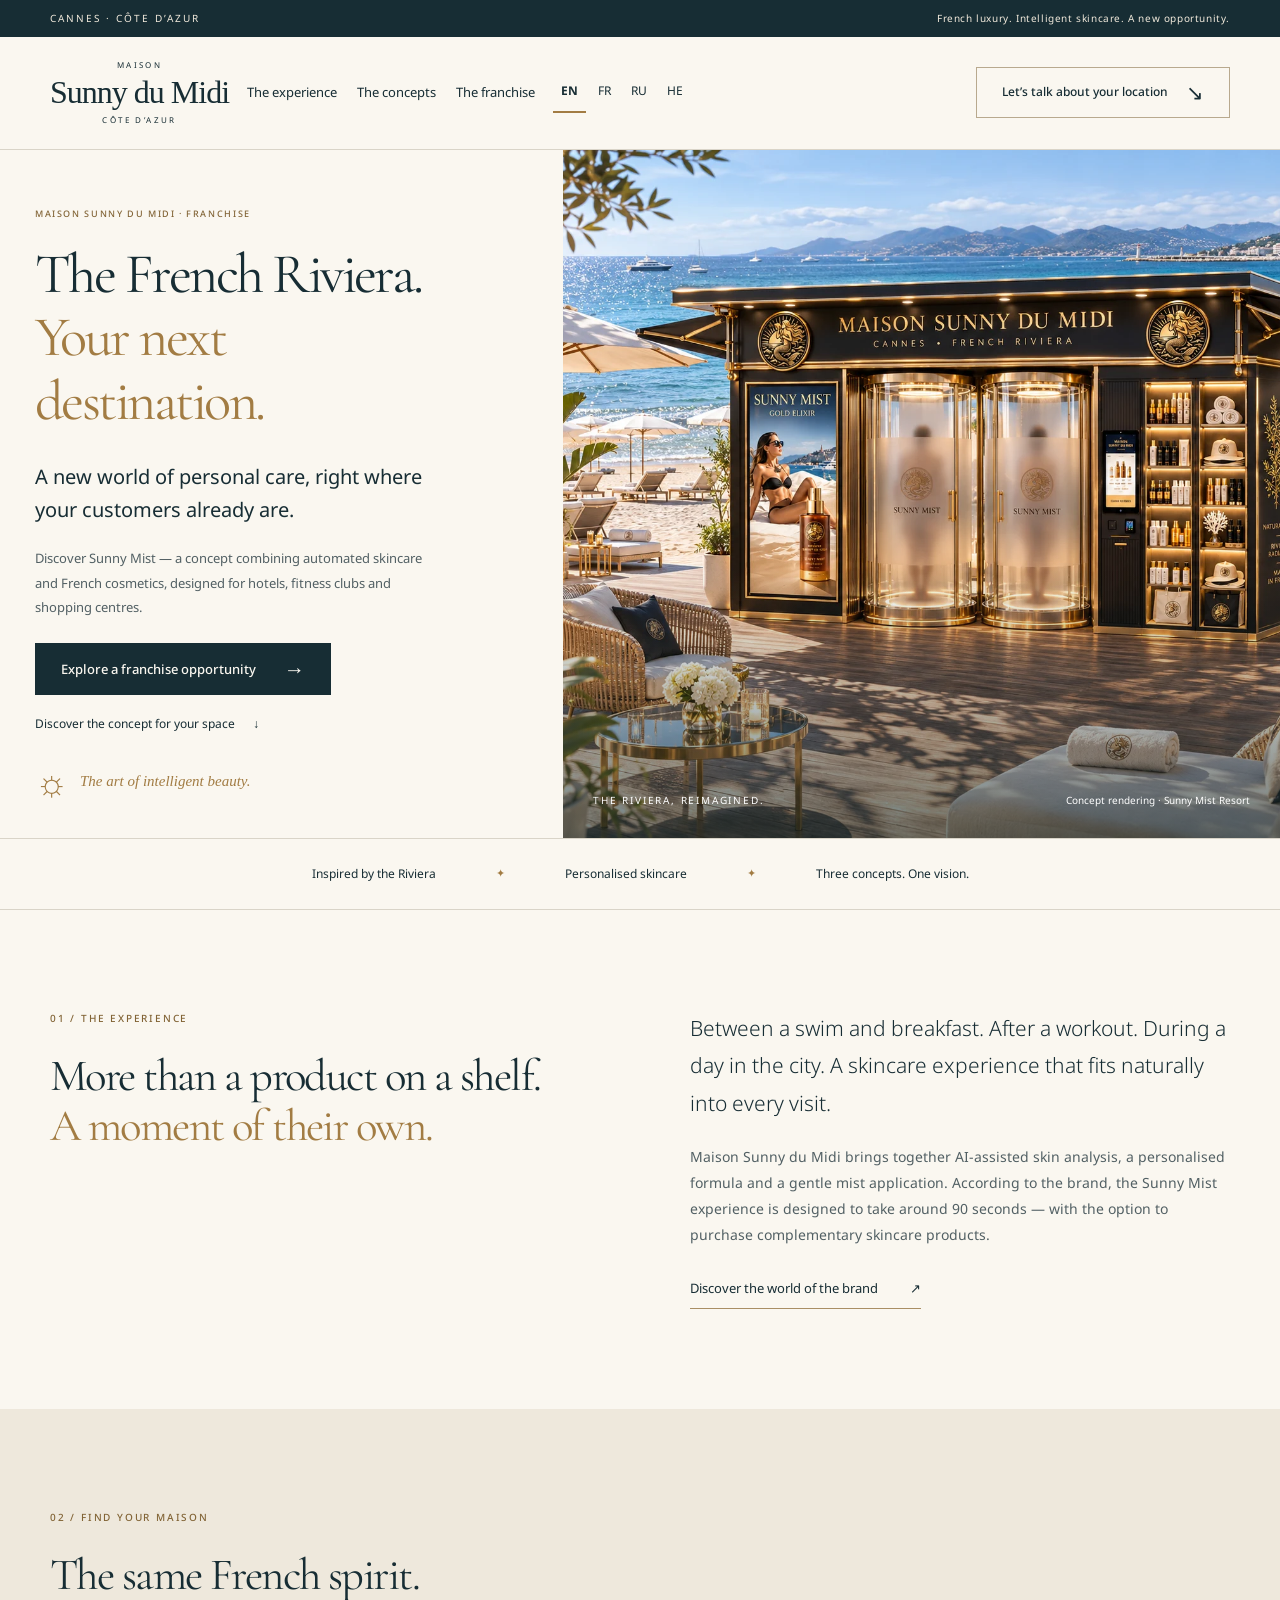
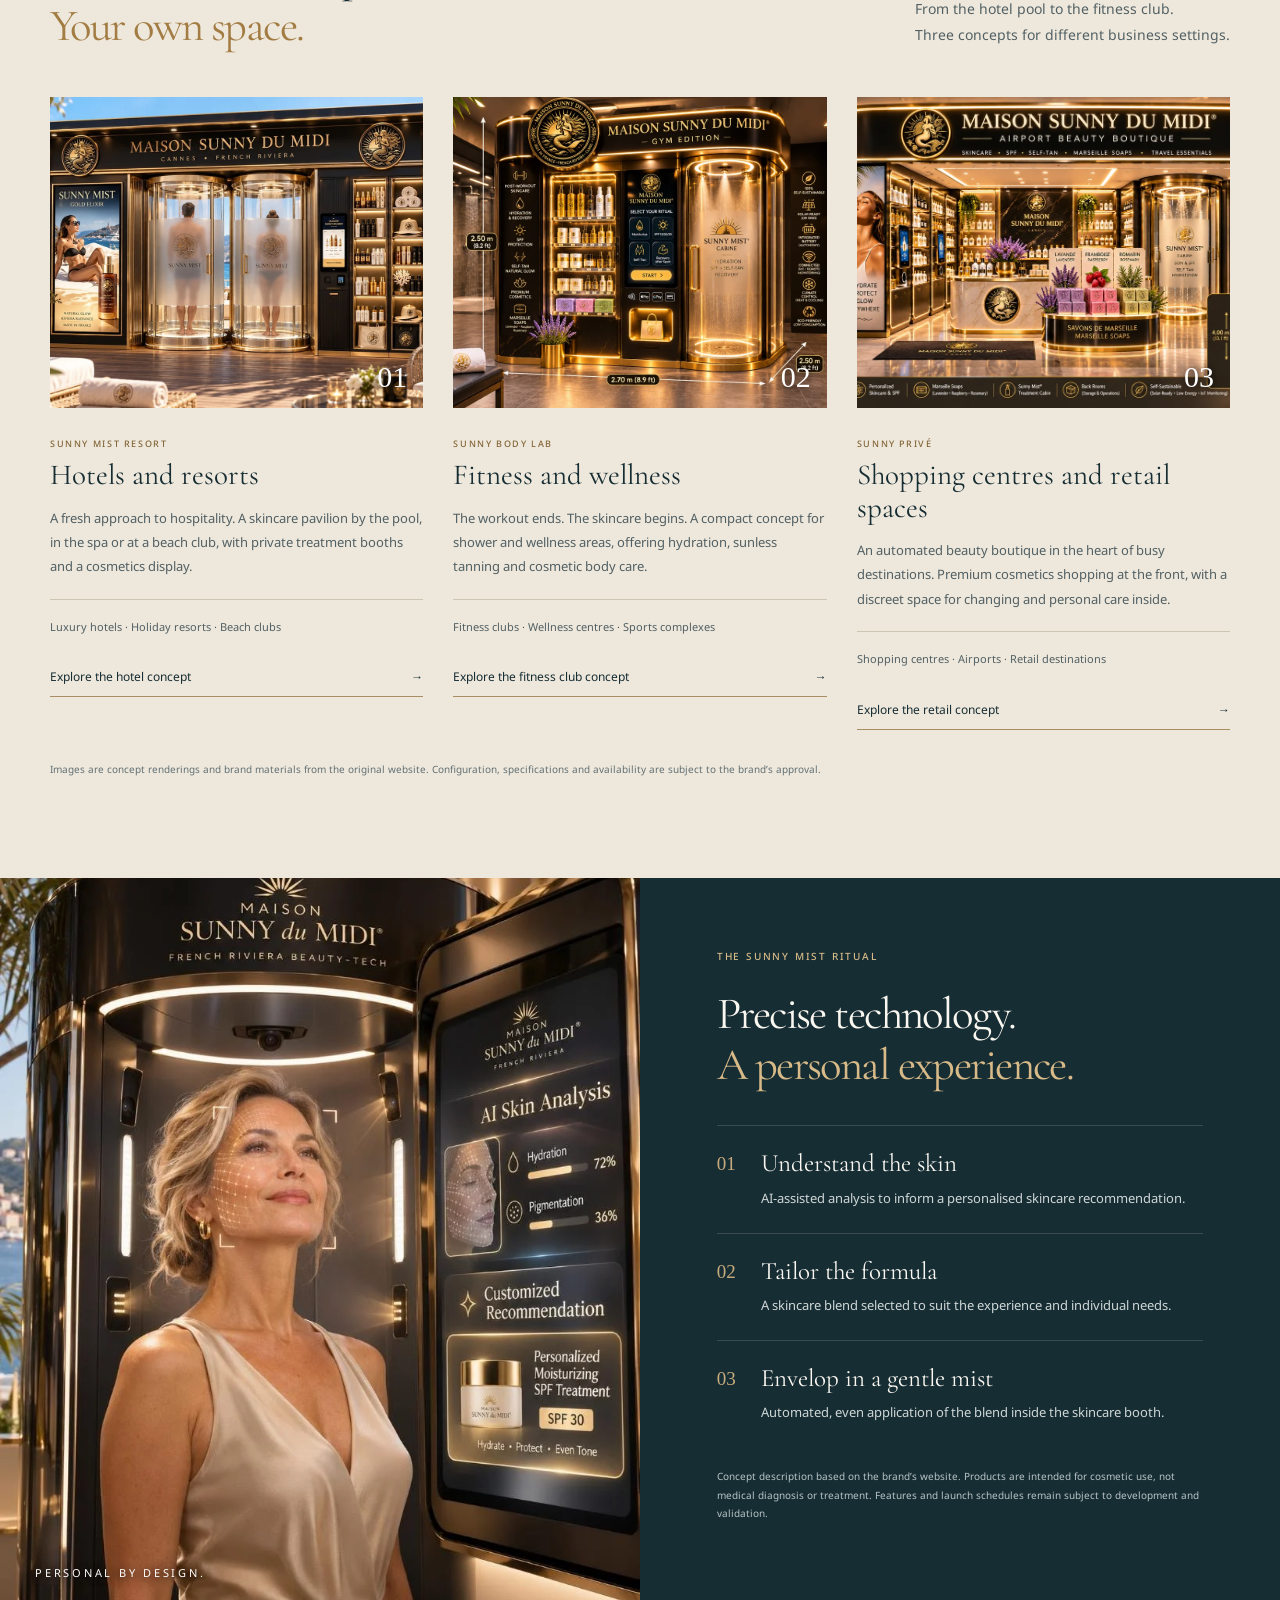
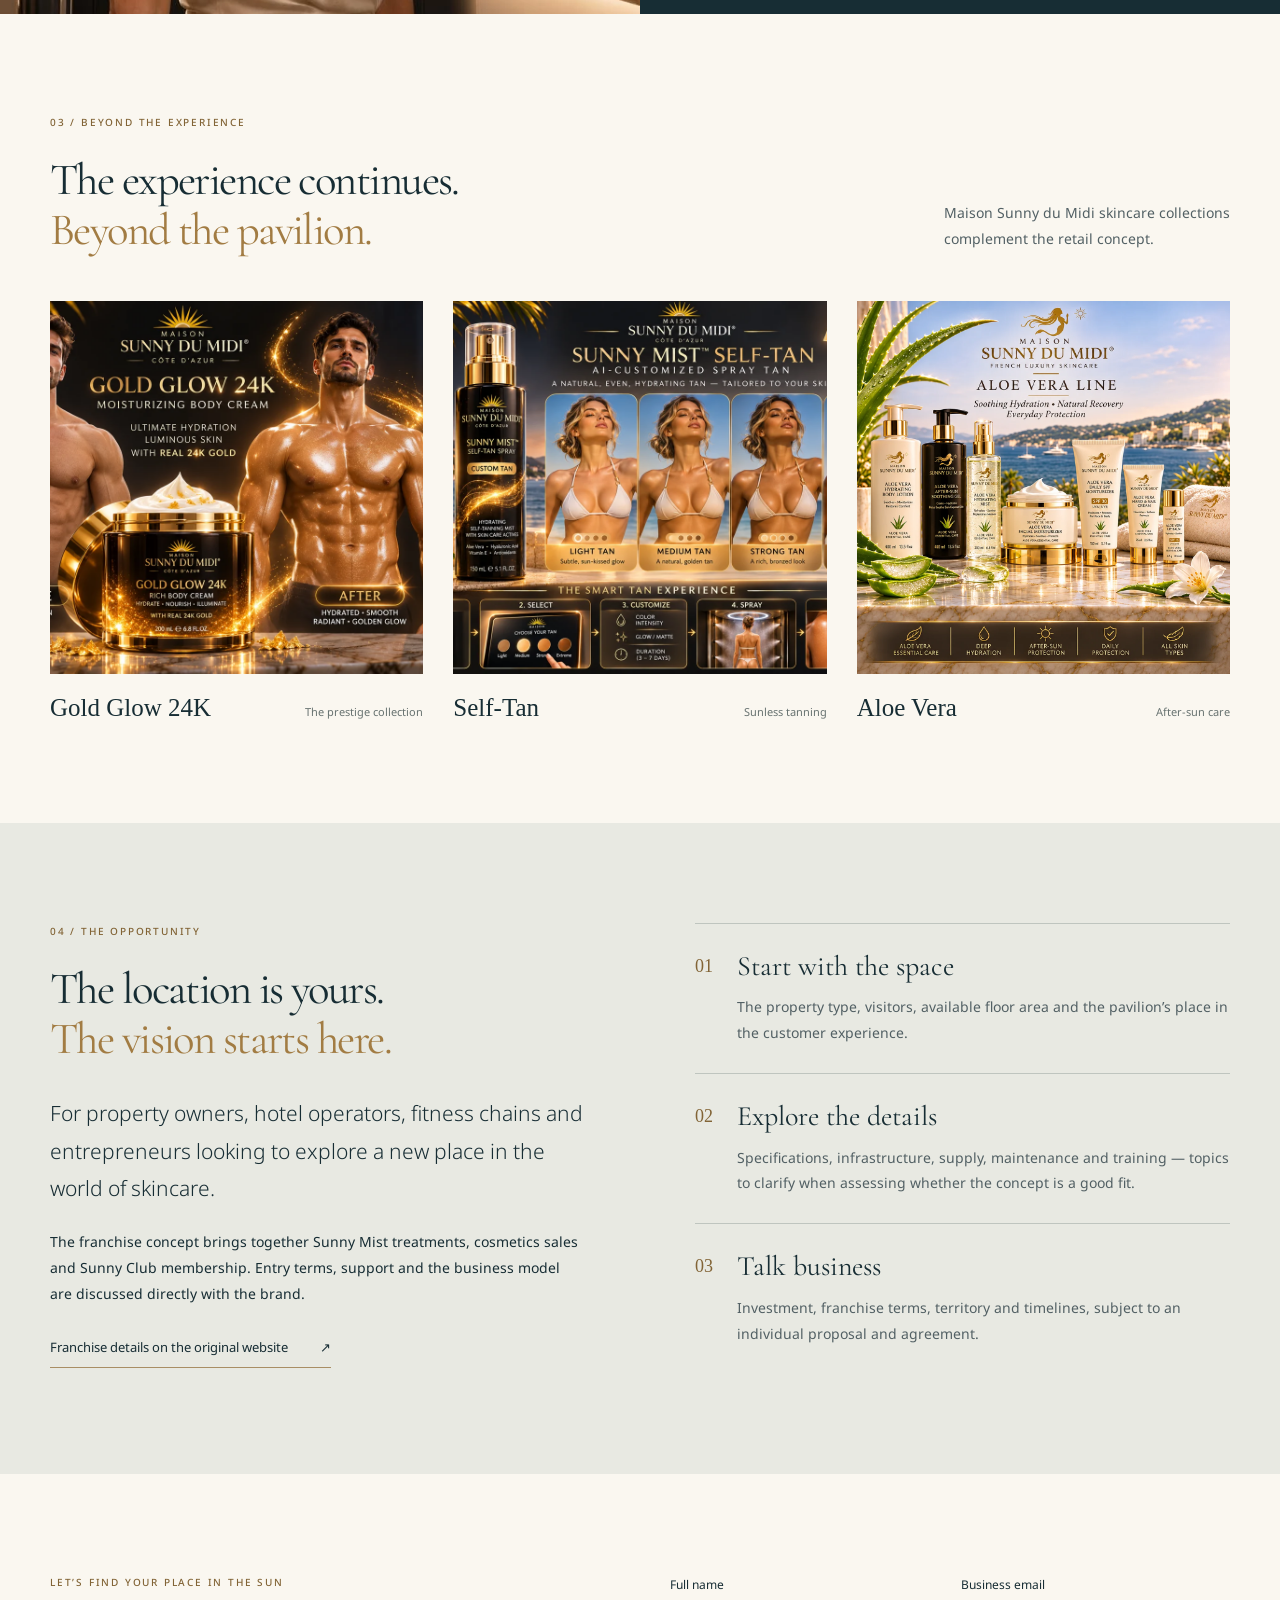
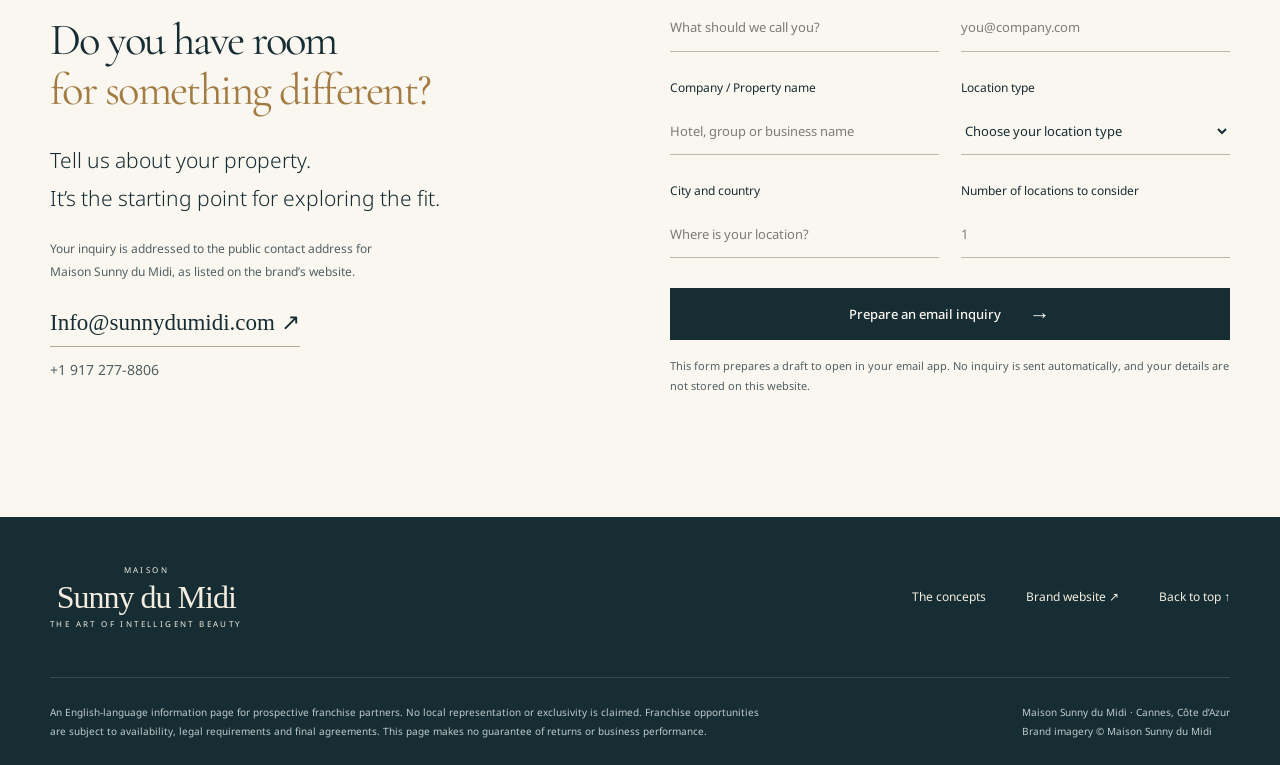
==== commit 080c88de: "Restore original Hebrew RTL page with four-language navigation" ====
--- a/index.html
+++ b/index.html
@@ -6,7 +6,7 @@
 <meta name="theme-color" content="#172d34"><title>Sunny du Midi | The French Riviera. Your next destination.</title>
 <meta property="og:title" content="Sunny du Midi | Franchise opportunities"><meta property="og:description" content="Personalised skincare, French luxury and a new place to connect with your customers."><meta property="og:image" content="https://yacovdroridev.github.io/sunny-du-midi-franchise/assets/hero.webp">
 <link rel="canonical" href="https://yacovdroridev.github.io/sunny-du-midi-franchise/">
-<link rel="alternate" hreflang="en" href="https://yacovdroridev.github.io/sunny-du-midi-franchise/"><link rel="alternate" hreflang="fr" href="https://yacovdroridev.github.io/sunny-du-midi-franchise/fr/"><link rel="alternate" hreflang="ru" href="https://yacovdroridev.github.io/sunny-du-midi-franchise/ru/"><link rel="alternate" hreflang="x-default" href="https://yacovdroridev.github.io/sunny-du-midi-franchise/">
+<link rel="alternate" hreflang="en" href="https://yacovdroridev.github.io/sunny-du-midi-franchise/"><link rel="alternate" hreflang="fr" href="https://yacovdroridev.github.io/sunny-du-midi-franchise/fr/"><link rel="alternate" hreflang="ru" href="https://yacovdroridev.github.io/sunny-du-midi-franchise/ru/"><link rel="alternate" hreflang="he" href="https://yacovdroridev.github.io/sunny-du-midi-franchise/he/"><link rel="alternate" hreflang="x-default" href="https://yacovdroridev.github.io/sunny-du-midi-franchise/">
 <link rel="preconnect" href="https://fonts.googleapis.com"><link rel="preconnect" href="https://fonts.gstatic.com" crossorigin><link href="https://fonts.googleapis.com/css2?family=Cormorant+Garamond:wght@400;500&family=Noto+Sans:wght@300;400;500;600;700&display=swap" rel="stylesheet">
 <link rel="stylesheet" href="./styles.css"><script src="./site.js" defer></script>
 </head>
@@ -16,7 +16,7 @@
 <header class="header wrap">
 <a class="brand" href="#top" aria-label="Sunny du Midi — back to top"><small>MAISON</small><span>Sunny du Midi</span><small>CÔTE D’AZUR</small></a>
 <nav aria-label="Main navigation"><a href="#experience">The experience</a><a href="#venues">The concepts</a><a href="#partnership">The franchise</a></nav>
-<nav class="language-switcher" aria-label="Choose your language"><a href="./" lang="en" hreflang="en" aria-current="page">EN</a><a href="./fr/" lang="fr" hreflang="fr">FR</a><a href="./ru/" lang="ru" hreflang="ru">RU</a></nav>
+<nav class="language-switcher" aria-label="Choose your language"><a href="./" lang="en" hreflang="en" aria-current="page">EN</a><a href="./fr/" lang="fr" hreflang="fr">FR</a><a href="./ru/" lang="ru" hreflang="ru">RU</a><a href="./he/" lang="he" hreflang="he">HE</a></nav>
 <a class="button outline header-cta" href="#inquiry">Let’s talk about your location <span aria-hidden="true">↘</span></a>
 </header>
 <main id="main">
